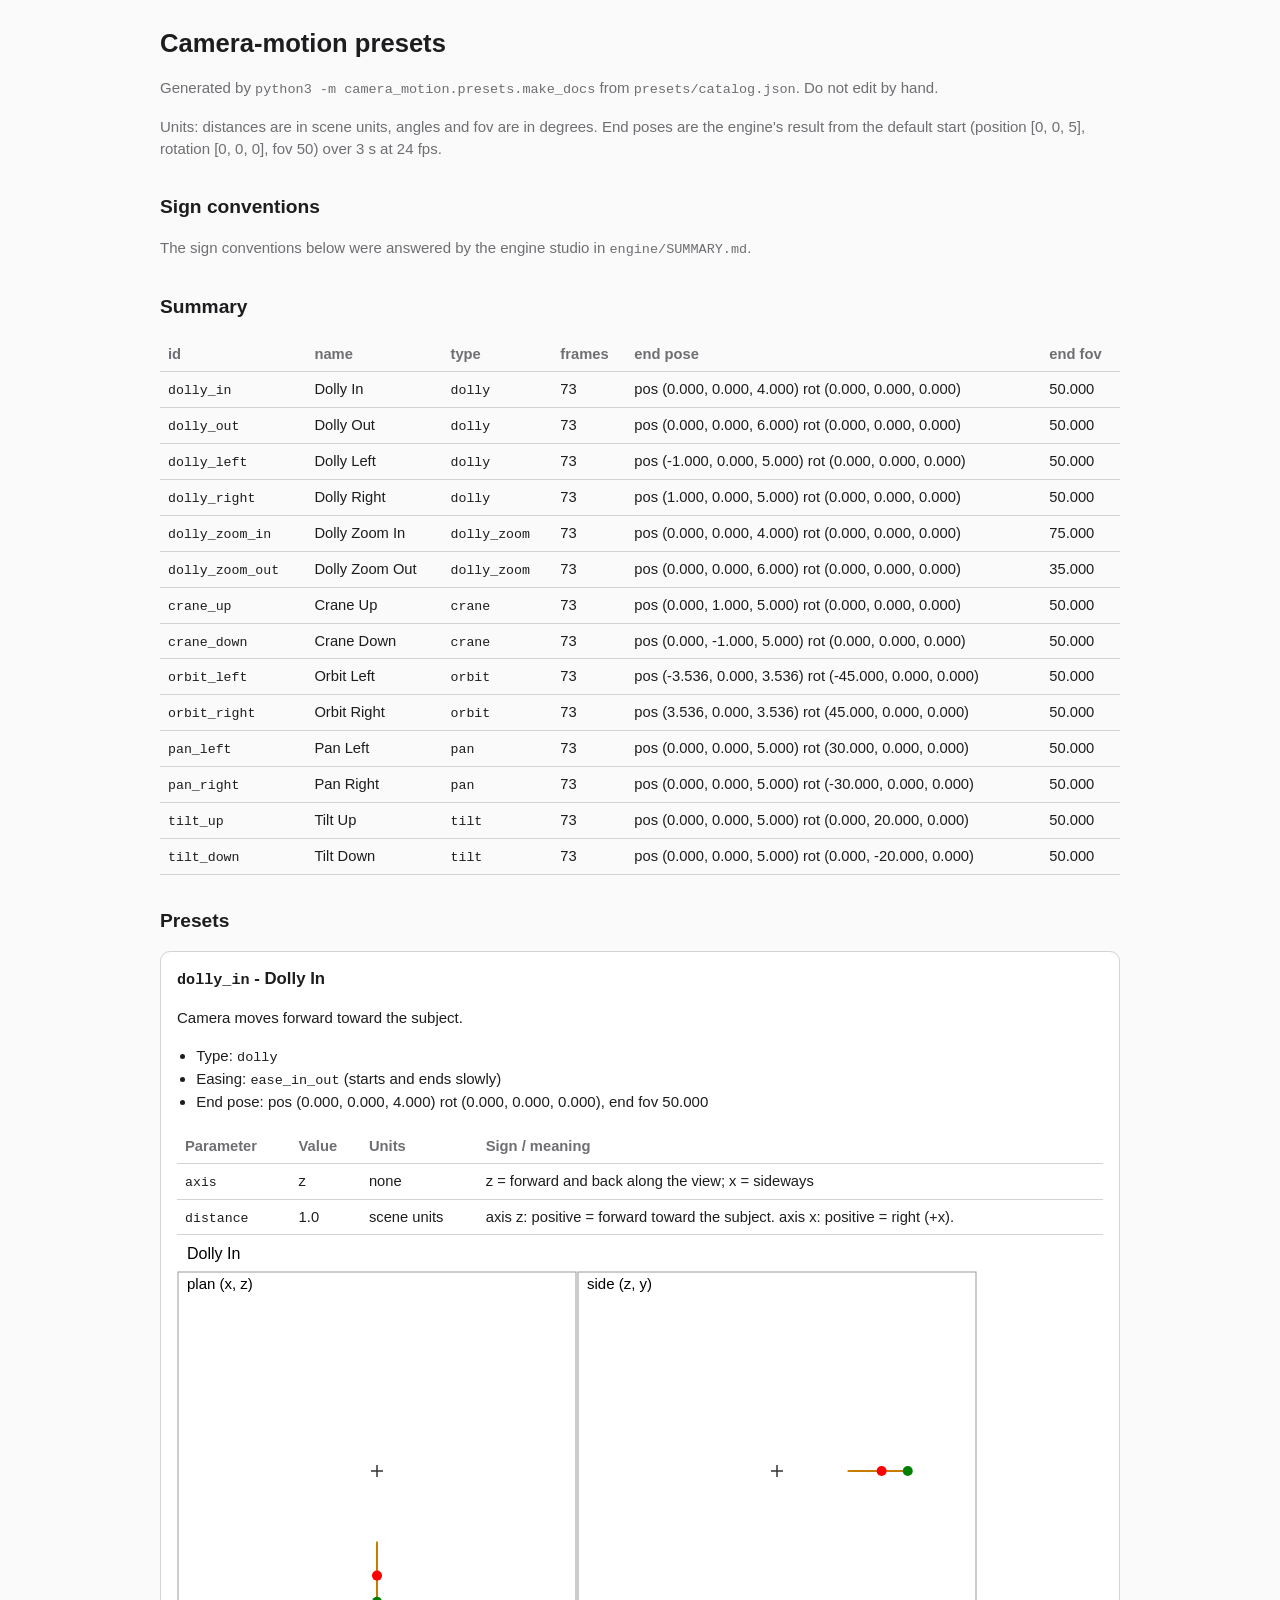
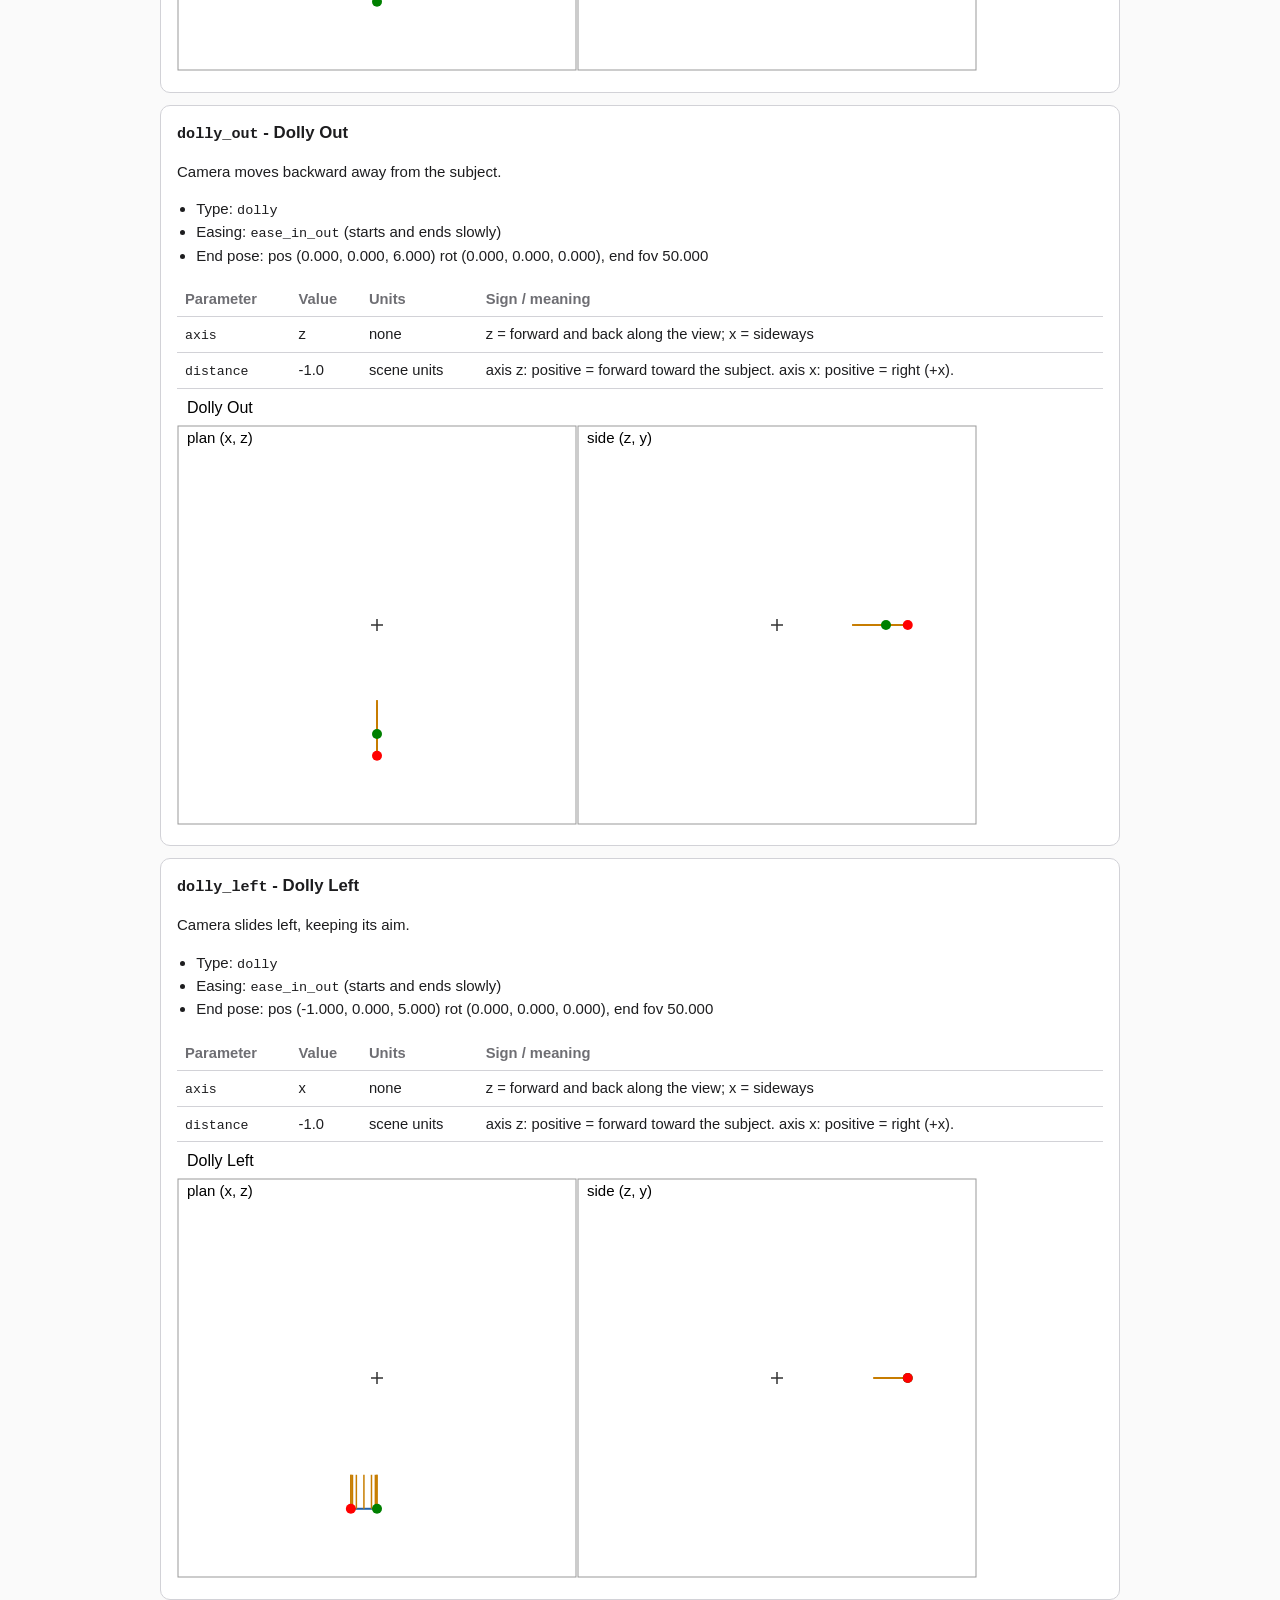
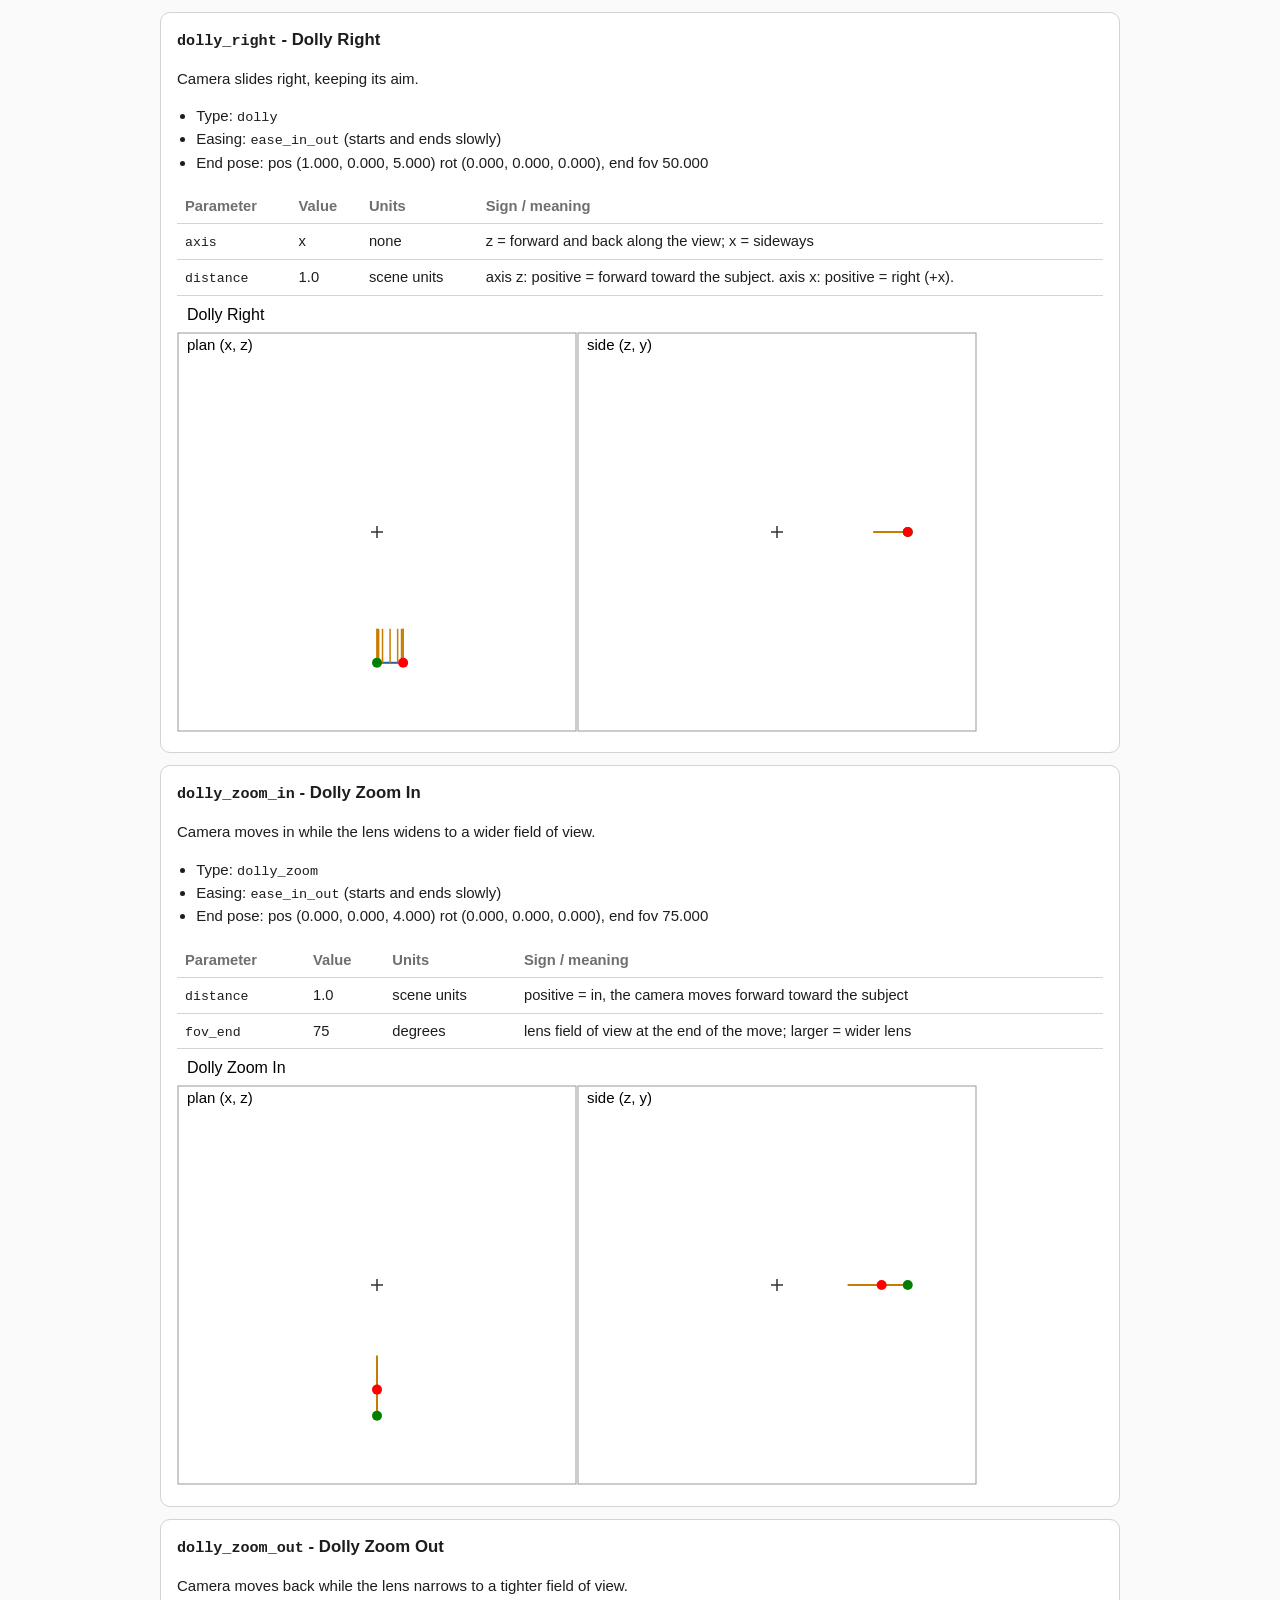
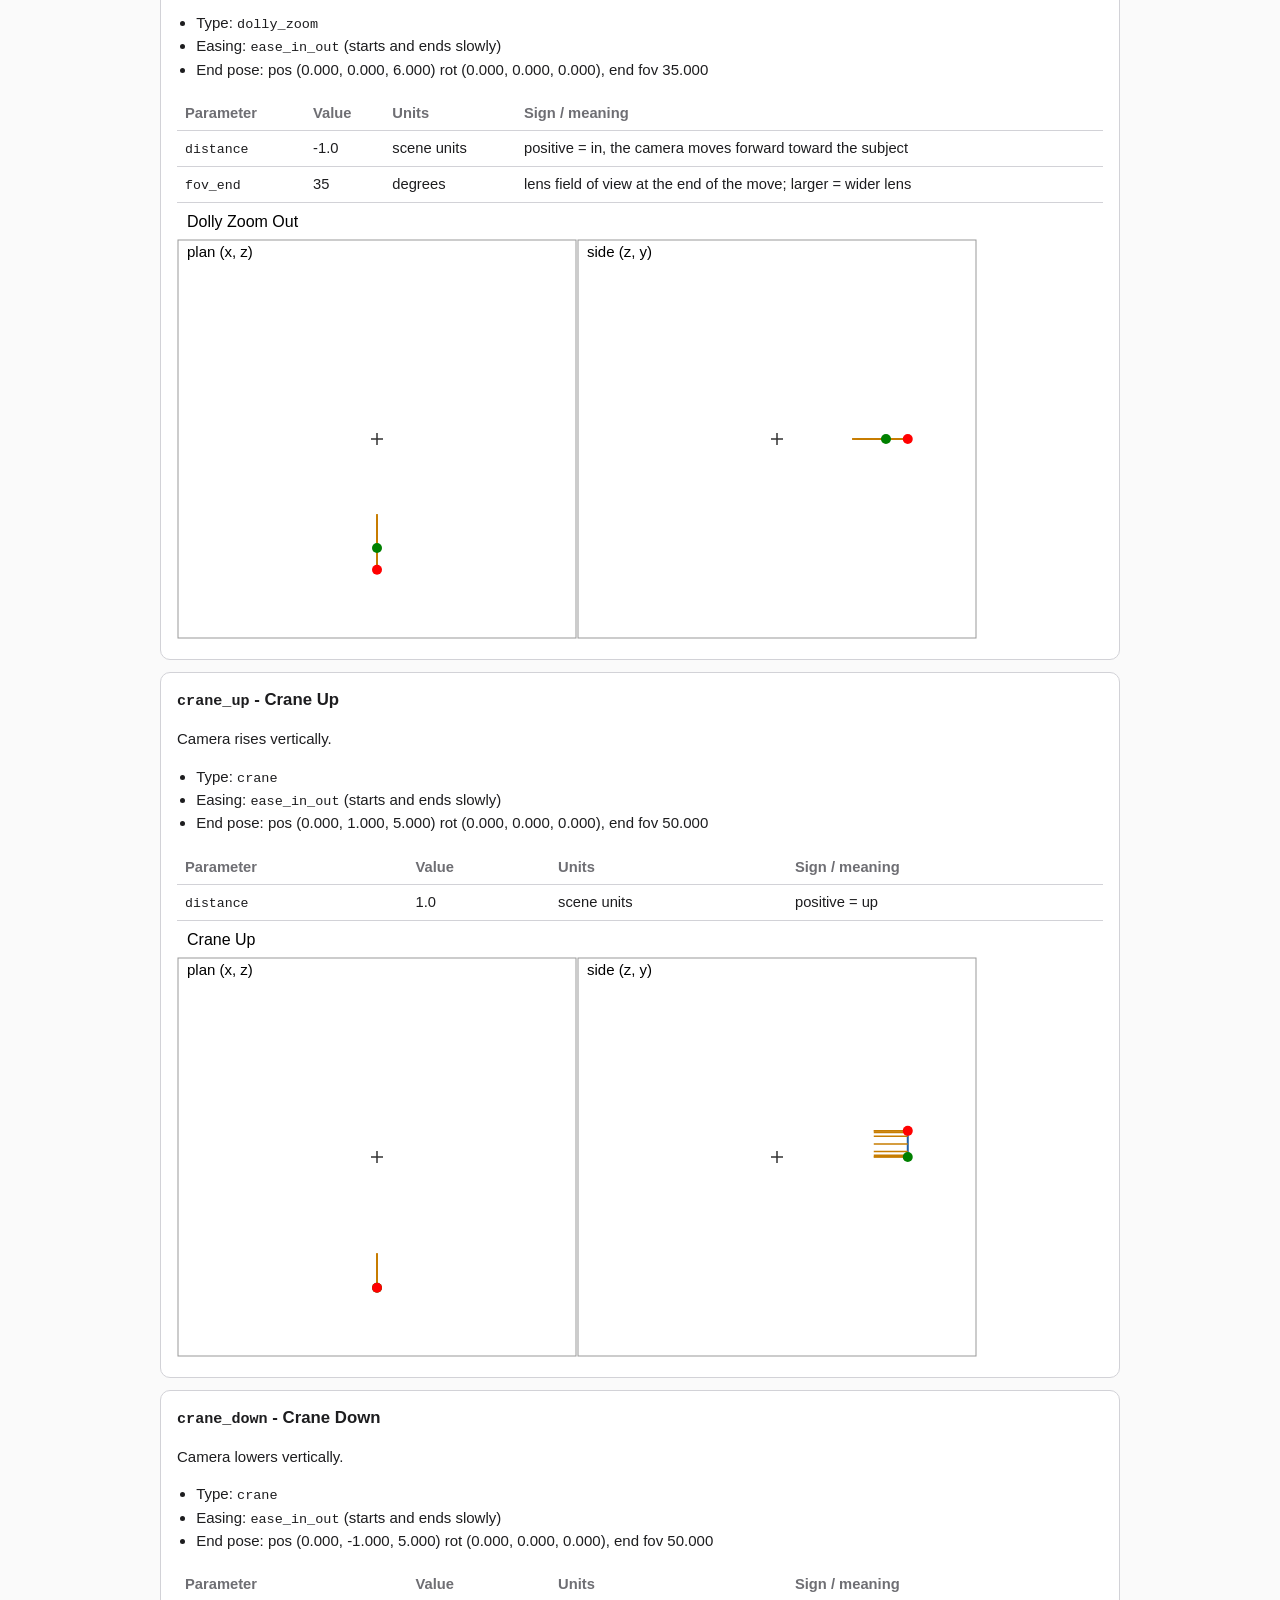
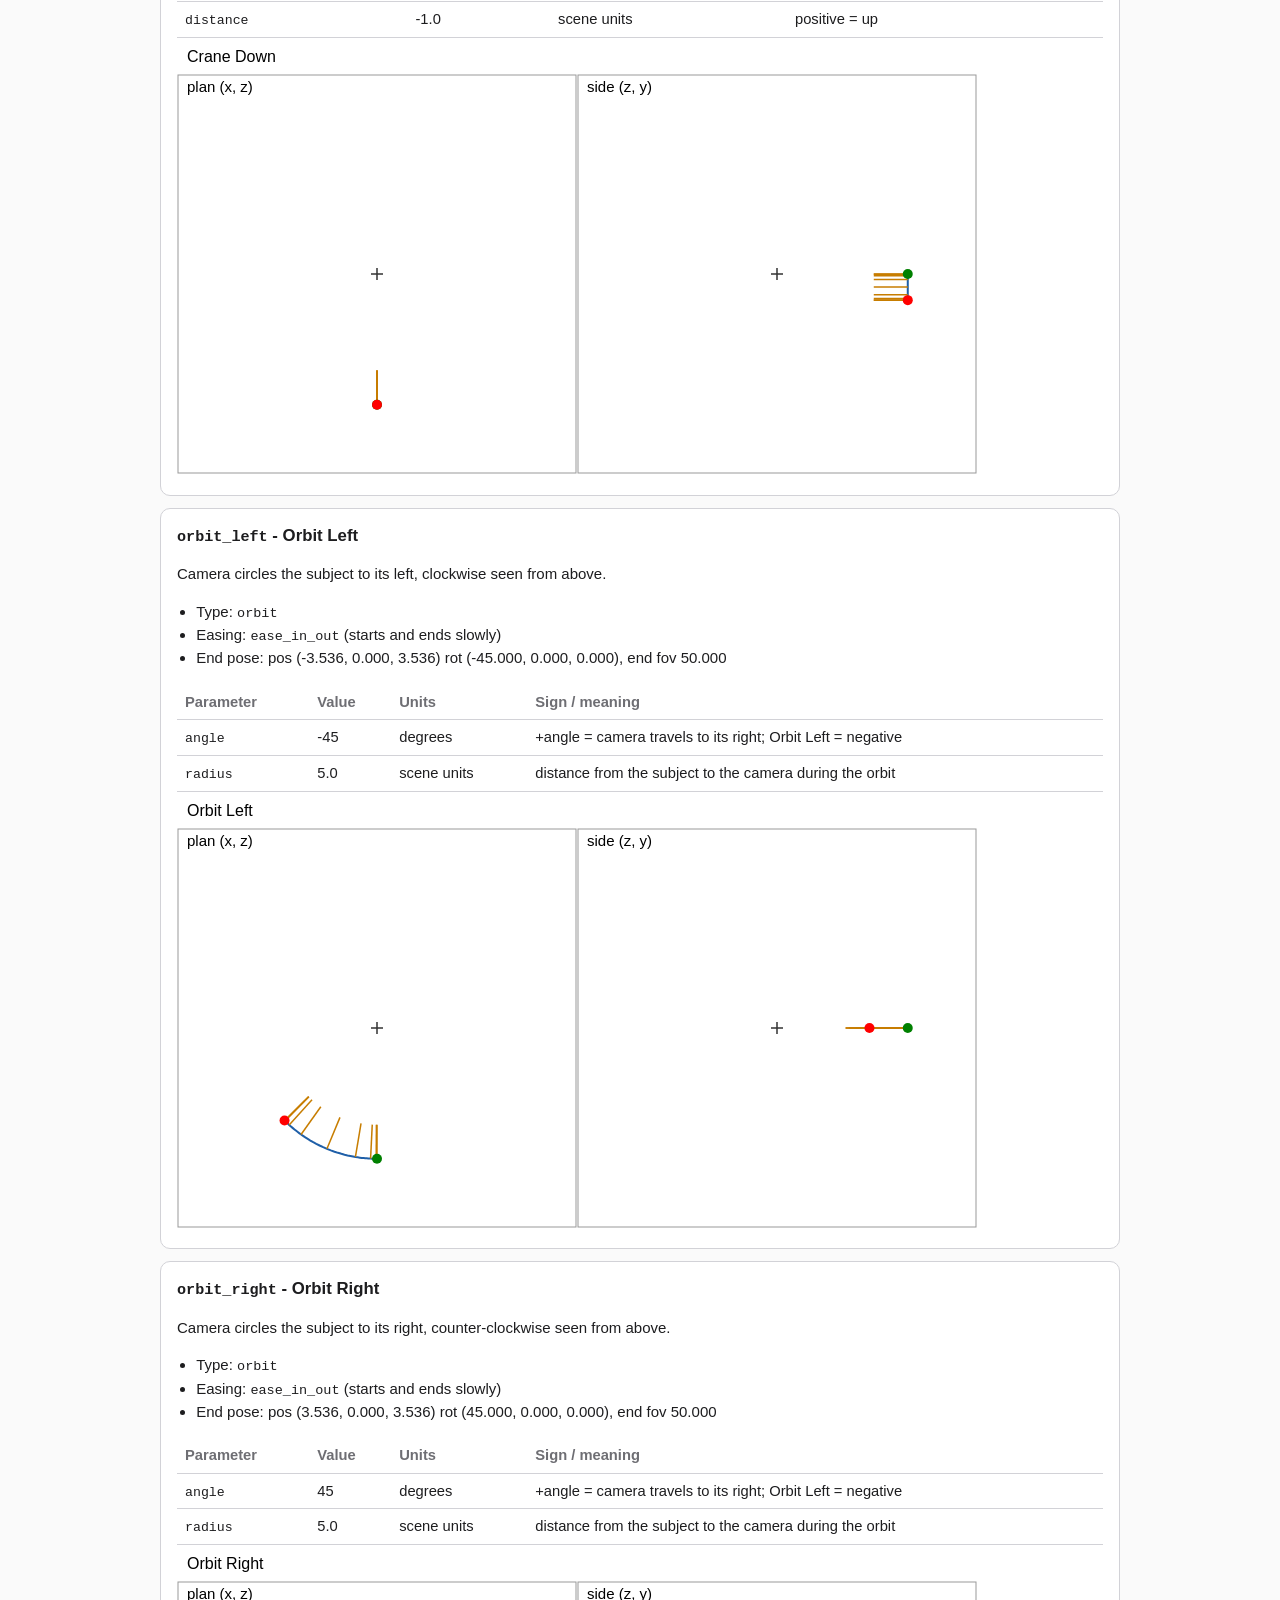
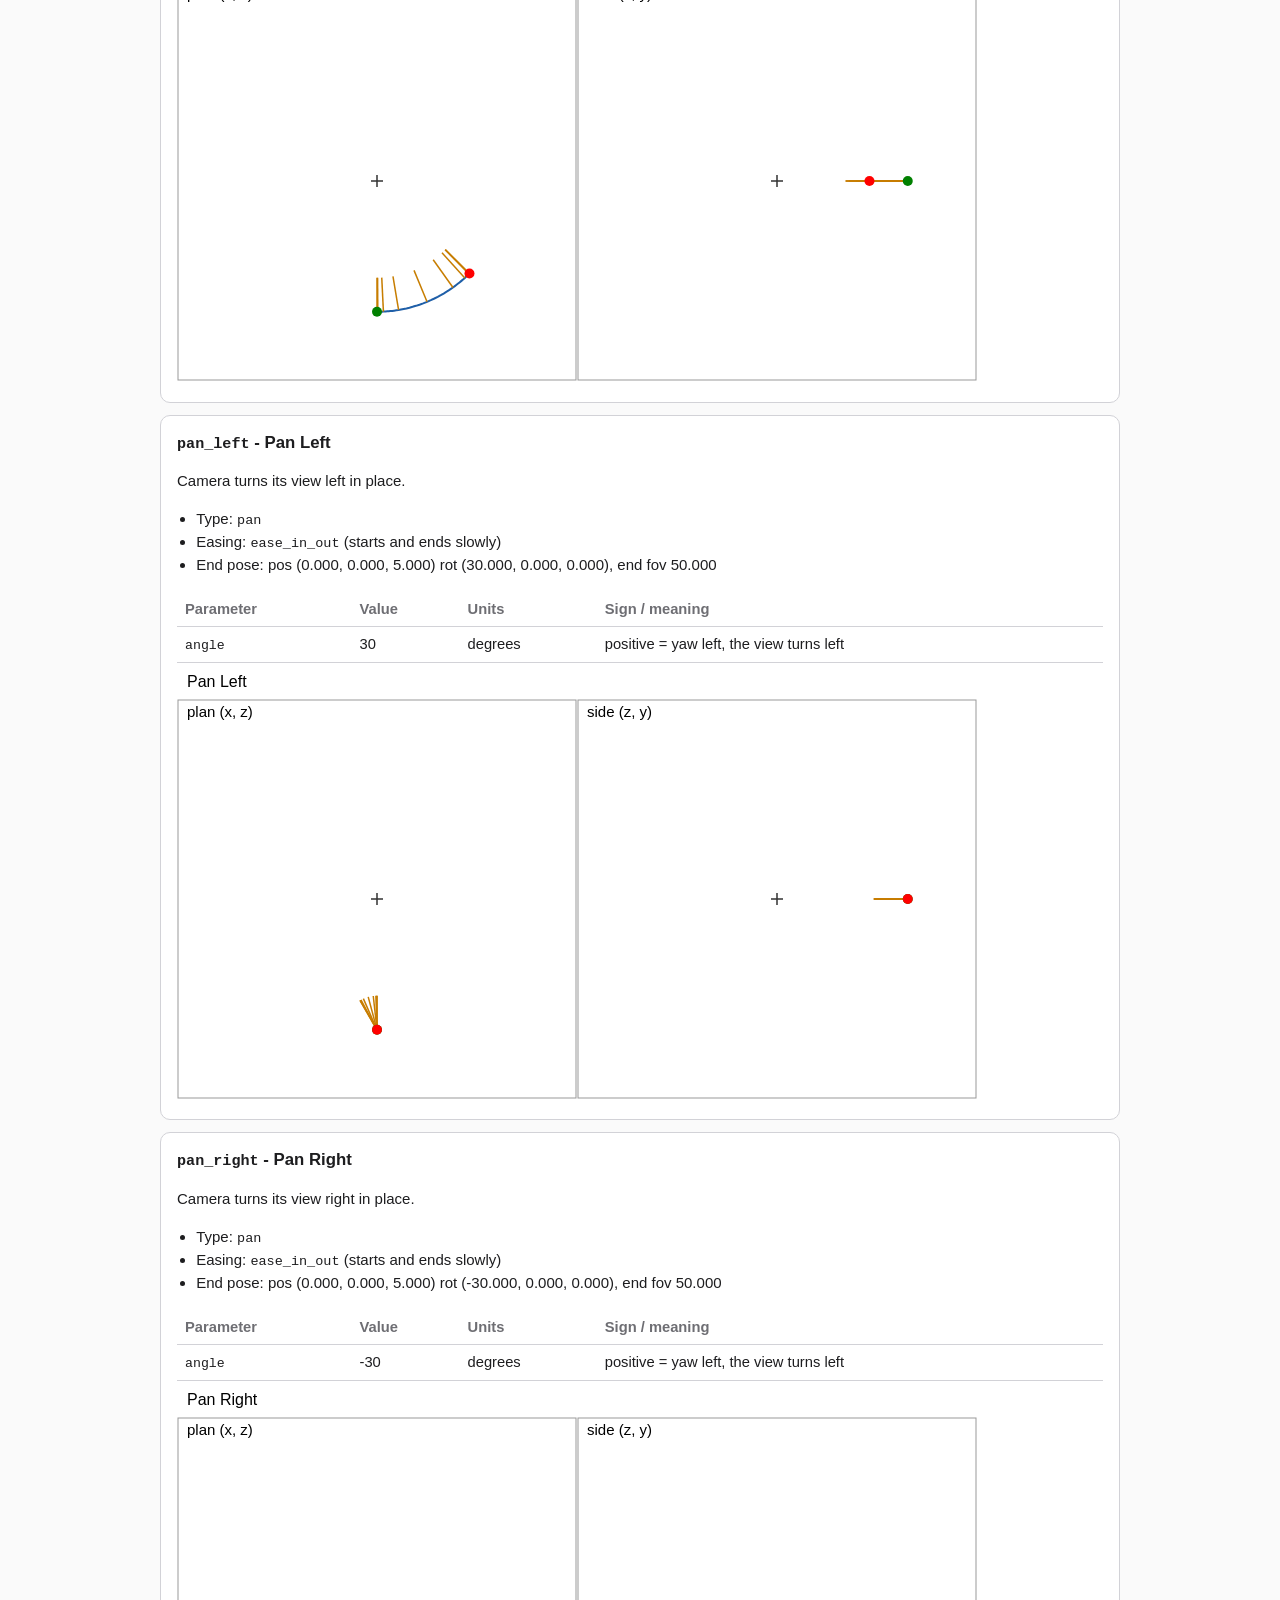
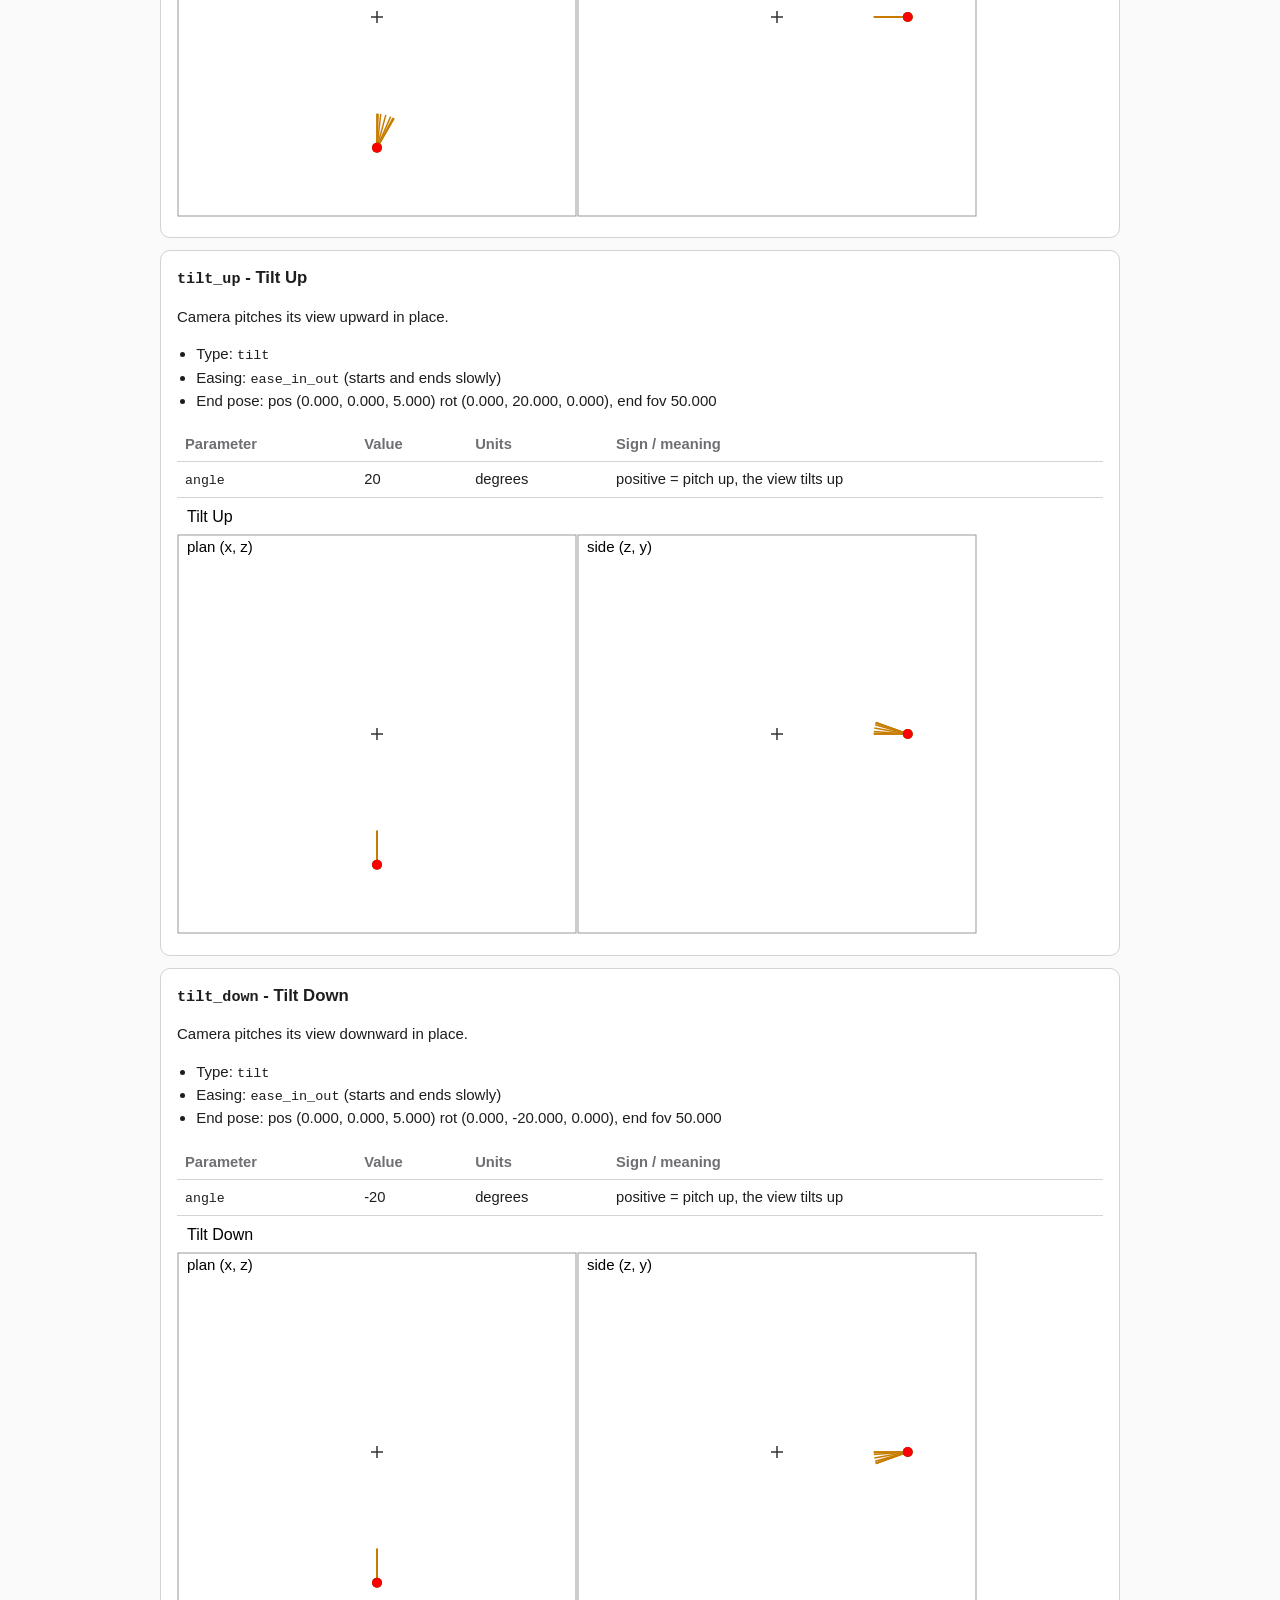
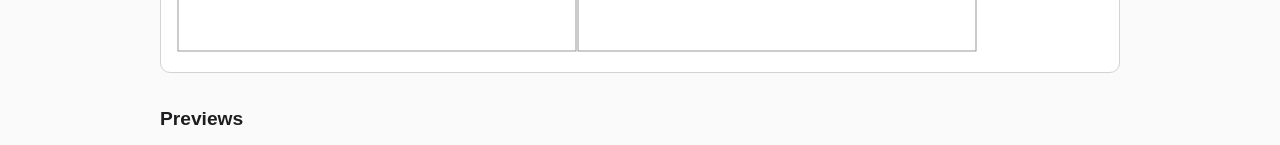
==== examples/camera-motion/docs/presets.html @ 0c0f91e0 "Add examples/camera-motion: the studios' first build (v0.1.0) Stdlib-only camera-move package built " ====
<!doctype html>
<html lang="en">
<head>
<meta charset="utf-8">
<meta name="viewport" content="width=device-width, initial-scale=1">
<title>Camera-motion presets</title>
<style>
:root { --bg: #fafafa; --fg: #1d1d1f; --muted: #6e6e73; --card: #ffffff; --line: #d2d2d7; --accent: #0a6cff; }
@media (prefers-color-scheme: dark) {
  :root:not([data-theme="light"]) { --bg: #111113; --fg: #f5f5f7; --muted: #a1a1a6; --card: #1c1c1f; --line: #3a3a3f; --accent: #5ea2ff; }
}
:root[data-theme="dark"] { --bg: #111113; --fg: #f5f5f7; --muted: #a1a1a6; --card: #1c1c1f; --line: #3a3a3f; --accent: #5ea2ff; }
body { margin: 0; padding: 16px; background: var(--bg); color: var(--fg);
  font: 15px/1.5 -apple-system, BlinkMacSystemFont, "Helvetica Neue", Arial, sans-serif; }
main { max-width: 960px; margin: 0 auto; }
h1 { font-size: 1.6rem; margin: 0.5rem 0; }
h2 { font-size: 1.2rem; margin-top: 2rem; }
h3 { font-size: 1.05rem; margin: 0 0 0.25rem; }
code { font-family: ui-monospace, Menlo, monospace; font-size: 0.9em; }
p.muted, .muted { color: var(--muted); }
.card { background: var(--card); border: 1px solid var(--line); border-radius: 10px; padding: 14px 16px; margin: 12px 0; }
table { width: 100%; border-collapse: collapse; font-size: 0.92rem; }
th, td { text-align: left; padding: 6px 8px; border-bottom: 1px solid var(--line); vertical-align: top; }
th { color: var(--muted); font-weight: 600; }
.table-wrap { overflow-x: auto; }
.note { border-left: 3px solid var(--accent); padding: 4px 10px; margin: 8px 0; }
svg { max-width: 100%; height: auto; }
ul { padding-left: 1.2rem; }
</style>
</head>
<body>
<main>
<h1>Camera-motion presets</h1>
<p class="muted">Generated by <code>python3 -m camera_motion.presets.make_docs</code> from <code>presets/catalog.json</code>. Do not edit by hand.</p>
<p class="muted">Units: distances are in scene units, angles and fov are in degrees. End poses are the engine's result from the default start (position [0, 0, 5], rotation [0, 0, 0], fov 50) over 3 s at 24 fps.</p>
<h2>Sign conventions</h2>
<p class="muted">The sign conventions below were answered by the engine studio in <code>engine/SUMMARY.md</code>.</p>
<h2>Summary</h2>
<div class="table-wrap"><table>
<tr><th>id</th><th>name</th><th>type</th><th>frames</th><th>end pose</th><th>end fov</th></tr>
<tr><td><code>dolly_in</code></td><td>Dolly In</td><td><code>dolly</code></td><td>73</td><td>pos (0.000, 0.000, 4.000) rot (0.000, 0.000, 0.000)</td><td>50.000</td></tr>
<tr><td><code>dolly_out</code></td><td>Dolly Out</td><td><code>dolly</code></td><td>73</td><td>pos (0.000, 0.000, 6.000) rot (0.000, 0.000, 0.000)</td><td>50.000</td></tr>
<tr><td><code>dolly_left</code></td><td>Dolly Left</td><td><code>dolly</code></td><td>73</td><td>pos (-1.000, 0.000, 5.000) rot (0.000, 0.000, 0.000)</td><td>50.000</td></tr>
<tr><td><code>dolly_right</code></td><td>Dolly Right</td><td><code>dolly</code></td><td>73</td><td>pos (1.000, 0.000, 5.000) rot (0.000, 0.000, 0.000)</td><td>50.000</td></tr>
<tr><td><code>dolly_zoom_in</code></td><td>Dolly Zoom In</td><td><code>dolly_zoom</code></td><td>73</td><td>pos (0.000, 0.000, 4.000) rot (0.000, 0.000, 0.000)</td><td>75.000</td></tr>
<tr><td><code>dolly_zoom_out</code></td><td>Dolly Zoom Out</td><td><code>dolly_zoom</code></td><td>73</td><td>pos (0.000, 0.000, 6.000) rot (0.000, 0.000, 0.000)</td><td>35.000</td></tr>
<tr><td><code>crane_up</code></td><td>Crane Up</td><td><code>crane</code></td><td>73</td><td>pos (0.000, 1.000, 5.000) rot (0.000, 0.000, 0.000)</td><td>50.000</td></tr>
<tr><td><code>crane_down</code></td><td>Crane Down</td><td><code>crane</code></td><td>73</td><td>pos (0.000, -1.000, 5.000) rot (0.000, 0.000, 0.000)</td><td>50.000</td></tr>
<tr><td><code>orbit_left</code></td><td>Orbit Left</td><td><code>orbit</code></td><td>73</td><td>pos (-3.536, 0.000, 3.536) rot (-45.000, 0.000, 0.000)</td><td>50.000</td></tr>
<tr><td><code>orbit_right</code></td><td>Orbit Right</td><td><code>orbit</code></td><td>73</td><td>pos (3.536, 0.000, 3.536) rot (45.000, 0.000, 0.000)</td><td>50.000</td></tr>
<tr><td><code>pan_left</code></td><td>Pan Left</td><td><code>pan</code></td><td>73</td><td>pos (0.000, 0.000, 5.000) rot (30.000, 0.000, 0.000)</td><td>50.000</td></tr>
<tr><td><code>pan_right</code></td><td>Pan Right</td><td><code>pan</code></td><td>73</td><td>pos (0.000, 0.000, 5.000) rot (-30.000, 0.000, 0.000)</td><td>50.000</td></tr>
<tr><td><code>tilt_up</code></td><td>Tilt Up</td><td><code>tilt</code></td><td>73</td><td>pos (0.000, 0.000, 5.000) rot (0.000, 20.000, 0.000)</td><td>50.000</td></tr>
<tr><td><code>tilt_down</code></td><td>Tilt Down</td><td><code>tilt</code></td><td>73</td><td>pos (0.000, 0.000, 5.000) rot (0.000, -20.000, 0.000)</td><td>50.000</td></tr>
</table></div>
<h2>Presets</h2>
<section class="card">
<h3><code>dolly_in</code> - Dolly In</h3>
<p>Camera moves forward toward the subject.</p>
<ul>
<li>Type: <code>dolly</code></li>
<li>Easing: <code>ease_in_out</code> (starts and ends slowly)</li>
<li>End pose: pos (0.000, 0.000, 4.000) rot (0.000, 0.000, 0.000), end fov 50.000</li>
</ul>
<div class="table-wrap"><table>
<tr><th>Parameter</th><th>Value</th><th>Units</th><th>Sign / meaning</th></tr>
<tr><td><code>axis</code></td><td>z</td><td>none</td><td>z = forward and back along the view; x = sideways</td></tr>
<tr><td><code>distance</code></td><td>1.0</td><td>scene units</td><td>axis z: positive = forward toward the subject. axis x: positive = right (+x).</td></tr>
</table></div>
<svg xmlns="http://www.w3.org/2000/svg" width="800" height="436" viewBox="0 0 800 436">
<text class="title" x="10" y="24" font-family="sans-serif" font-size="16">Dolly In</text>
<rect class="frame" x="1" y="37" width="398" height="398" fill="none" stroke="#999"/>
<text class="label" x="10" y="54">plan (x, z)</text>
<path class="subject" d="M 194.00 236.00 L 206.00 236.00 M 200.00 230.00 L 200.00 242.00" stroke="#333" stroke-width="1.5"/>
<polyline class="path" points="200.00,366.77 200.00,366.77 200.00,366.77 200.00,366.76 200.00,366.75 200.00,366.73 200.00,366.71 200.00,366.67 200.00,366.63 200.00,366.56 200.00,366.49 200.00,366.40 200.00,366.28 200.00,366.15 200.00,366.00 200.00,365.82 200.00,365.62 200.00,365.39 200.00,365.13 200.00,364.85 200.00,364.53 200.00,364.17 200.00,363.78 200.00,363.36 200.00,362.89 200.00,362.39 200.00,361.84 200.00,361.25 200.00,360.62 200.00,359.93 200.00,359.20 200.00,358.42 200.00,357.58 200.00,356.70 200.00,355.75 200.00,354.75 200.00,353.69 200.00,352.63 200.00,351.63 200.00,350.69 200.00,349.80 200.00,348.97 200.00,348.18 200.00,347.45 200.00,346.77 200.00,346.13 200.00,345.54 200.00,344.99 200.00,344.49 200.00,344.03 200.00,343.60 200.00,343.21 200.00,342.86 200.00,342.54 200.00,342.25 200.00,341.99 200.00,341.76 200.00,341.56 200.00,341.38 200.00,341.23 200.00,341.10 200.00,340.99 200.00,340.90 200.00,340.82 200.00,340.76 200.00,340.71 200.00,340.68 200.00,340.65 200.00,340.63 200.00,340.62 200.00,340.62 200.00,340.62 200.00,340.62" fill="none" stroke="#1f5fa8" stroke-width="2"/>
<line class="look" x1="200.00" y1="366.77" x2="200.00" y2="332.77" stroke="#c77d00" stroke-width="1.5"/>
<line class="look" x1="200.00" y1="366.56" x2="200.00" y2="332.56" stroke="#c77d00" stroke-width="1.5"/>
<line class="look" x1="200.00" y1="365.13" x2="200.00" y2="331.13" stroke="#c77d00" stroke-width="1.5"/>
<line class="look" x1="200.00" y1="361.25" x2="200.00" y2="327.25" stroke="#c77d00" stroke-width="1.5"/>
<line class="look" x1="200.00" y1="353.69" x2="200.00" y2="319.69" stroke="#c77d00" stroke-width="1.5"/>
<line class="look" x1="200.00" y1="346.13" x2="200.00" y2="312.13" stroke="#c77d00" stroke-width="1.5"/>
<line class="look" x1="200.00" y1="342.25" x2="200.00" y2="308.25" stroke="#c77d00" stroke-width="1.5"/>
<line class="look" x1="200.00" y1="340.82" x2="200.00" y2="306.82" stroke="#c77d00" stroke-width="1.5"/>
<line class="look" x1="200.00" y1="340.62" x2="200.00" y2="306.62" stroke="#c77d00" stroke-width="1.5"/>
<circle class="start" cx="200.00" cy="366.77" r="5" fill="green"/>
<circle class="end" cx="200.00" cy="340.62" r="5" fill="red"/>
<rect class="frame" x="401" y="37" width="398" height="398" fill="none" stroke="#999"/>
<text class="label" x="410" y="54">side (z, y)</text>
<path class="subject" d="M 594.00 236.00 L 606.00 236.00 M 600.00 230.00 L 600.00 242.00" stroke="#333" stroke-width="1.5"/>
<polyline class="path" points="730.77,236.00 730.77,236.00 730.77,236.00 730.76,236.00 730.75,236.00 730.73,236.00 730.71,236.00 730.67,236.00 730.63,236.00 730.56,236.00 730.49,236.00 730.40,236.00 730.28,236.00 730.15,236.00 730.00,236.00 729.82,236.00 729.62,236.00 729.39,236.00 729.13,236.00 728.85,236.00 728.53,236.00 728.17,236.00 727.78,236.00 727.36,236.00 726.89,236.00 726.39,236.00 725.84,236.00 725.25,236.00 724.62,236.00 723.93,236.00 723.20,236.00 722.42,236.00 721.58,236.00 720.70,236.00 719.75,236.00 718.75,236.00 717.69,236.00 716.63,236.00 715.63,236.00 714.69,236.00 713.80,236.00 712.97,236.00 712.18,236.00 711.45,236.00 710.77,236.00 710.13,236.00 709.54,236.00 708.99,236.00 708.49,236.00 708.03,236.00 707.60,236.00 707.21,236.00 706.86,236.00 706.54,236.00 706.25,236.00 705.99,236.00 705.76,236.00 705.56,236.00 705.38,236.00 705.23,236.00 705.10,236.00 704.99,236.00 704.90,236.00 704.82,236.00 704.76,236.00 704.71,236.00 704.68,236.00 704.65,236.00 704.63,236.00 704.62,236.00 704.62,236.00 704.62,236.00 704.62,236.00" fill="none" stroke="#1f5fa8" stroke-width="2"/>
<line class="look" x1="730.77" y1="236.00" x2="696.77" y2="236.00" stroke="#c77d00" stroke-width="1.5"/>
<line class="look" x1="730.56" y1="236.00" x2="696.56" y2="236.00" stroke="#c77d00" stroke-width="1.5"/>
<line class="look" x1="729.13" y1="236.00" x2="695.13" y2="236.00" stroke="#c77d00" stroke-width="1.5"/>
<line class="look" x1="725.25" y1="236.00" x2="691.25" y2="236.00" stroke="#c77d00" stroke-width="1.5"/>
<line class="look" x1="717.69" y1="236.00" x2="683.69" y2="236.00" stroke="#c77d00" stroke-width="1.5"/>
<line class="look" x1="710.13" y1="236.00" x2="676.13" y2="236.00" stroke="#c77d00" stroke-width="1.5"/>
<line class="look" x1="706.25" y1="236.00" x2="672.25" y2="236.00" stroke="#c77d00" stroke-width="1.5"/>
<line class="look" x1="704.82" y1="236.00" x2="670.82" y2="236.00" stroke="#c77d00" stroke-width="1.5"/>
<line class="look" x1="704.62" y1="236.00" x2="670.62" y2="236.00" stroke="#c77d00" stroke-width="1.5"/>
<circle class="start" cx="730.77" cy="236.00" r="5" fill="green"/>
<circle class="end" cx="704.62" cy="236.00" r="5" fill="red"/>
</svg>
</section>
<section class="card">
<h3><code>dolly_out</code> - Dolly Out</h3>
<p>Camera moves backward away from the subject.</p>
<ul>
<li>Type: <code>dolly</code></li>
<li>Easing: <code>ease_in_out</code> (starts and ends slowly)</li>
<li>End pose: pos (0.000, 0.000, 6.000) rot (0.000, 0.000, 0.000), end fov 50.000</li>
</ul>
<div class="table-wrap"><table>
<tr><th>Parameter</th><th>Value</th><th>Units</th><th>Sign / meaning</th></tr>
<tr><td><code>axis</code></td><td>z</td><td>none</td><td>z = forward and back along the view; x = sideways</td></tr>
<tr><td><code>distance</code></td><td>-1.0</td><td>scene units</td><td>axis z: positive = forward toward the subject. axis x: positive = right (+x).</td></tr>
</table></div>
<svg xmlns="http://www.w3.org/2000/svg" width="800" height="436" viewBox="0 0 800 436">
<text class="title" x="10" y="24" font-family="sans-serif" font-size="16">Dolly Out</text>
<rect class="frame" x="1" y="37" width="398" height="398" fill="none" stroke="#999"/>
<text class="label" x="10" y="54">plan (x, z)</text>
<path class="subject" d="M 194.00 236.00 L 206.00 236.00 M 200.00 230.00 L 200.00 242.00" stroke="#333" stroke-width="1.5"/>
<polyline class="path" points="200.00,344.97 200.00,344.97 200.00,344.98 200.00,344.98 200.00,344.99 200.00,345.00 200.00,345.02 200.00,345.05 200.00,345.09 200.00,345.14 200.00,345.21 200.00,345.29 200.00,345.38 200.00,345.49 200.00,345.62 200.00,345.76 200.00,345.93 200.00,346.12 200.00,346.34 200.00,346.58 200.00,346.84 200.00,347.14 200.00,347.46 200.00,347.82 200.00,348.20 200.00,348.62 200.00,349.08 200.00,349.57 200.00,350.10 200.00,350.67 200.00,351.28 200.00,351.93 200.00,352.63 200.00,353.37 200.00,354.15 200.00,354.99 200.00,355.87 200.00,356.75 200.00,357.59 200.00,358.38 200.00,359.12 200.00,359.81 200.00,360.46 200.00,361.07 200.00,361.64 200.00,362.17 200.00,362.66 200.00,363.12 200.00,363.54 200.00,363.93 200.00,364.28 200.00,364.61 200.00,364.90 200.00,365.17 200.00,365.41 200.00,365.62 200.00,365.81 200.00,365.98 200.00,366.13 200.00,366.26 200.00,366.37 200.00,366.46 200.00,366.54 200.00,366.60 200.00,366.65 200.00,366.69 200.00,366.72 200.00,366.74 200.00,366.75 200.00,366.76 200.00,366.77 200.00,366.77 200.00,366.77" fill="none" stroke="#1f5fa8" stroke-width="2"/>
<line class="look" x1="200.00" y1="344.97" x2="200.00" y2="310.97" stroke="#c77d00" stroke-width="1.5"/>
<line class="look" x1="200.00" y1="345.14" x2="200.00" y2="311.14" stroke="#c77d00" stroke-width="1.5"/>
<line class="look" x1="200.00" y1="346.34" x2="200.00" y2="312.34" stroke="#c77d00" stroke-width="1.5"/>
<line class="look" x1="200.00" y1="349.57" x2="200.00" y2="315.57" stroke="#c77d00" stroke-width="1.5"/>
<line class="look" x1="200.00" y1="355.87" x2="200.00" y2="321.87" stroke="#c77d00" stroke-width="1.5"/>
<line class="look" x1="200.00" y1="362.17" x2="200.00" y2="328.17" stroke="#c77d00" stroke-width="1.5"/>
<line class="look" x1="200.00" y1="365.41" x2="200.00" y2="331.41" stroke="#c77d00" stroke-width="1.5"/>
<line class="look" x1="200.00" y1="366.60" x2="200.00" y2="332.60" stroke="#c77d00" stroke-width="1.5"/>
<line class="look" x1="200.00" y1="366.77" x2="200.00" y2="332.77" stroke="#c77d00" stroke-width="1.5"/>
<circle class="start" cx="200.00" cy="344.97" r="5" fill="green"/>
<circle class="end" cx="200.00" cy="366.77" r="5" fill="red"/>
<rect class="frame" x="401" y="37" width="398" height="398" fill="none" stroke="#999"/>
<text class="label" x="410" y="54">side (z, y)</text>
<path class="subject" d="M 594.00 236.00 L 606.00 236.00 M 600.00 230.00 L 600.00 242.00" stroke="#333" stroke-width="1.5"/>
<polyline class="path" points="708.97,236.00 708.97,236.00 708.98,236.00 708.98,236.00 708.99,236.00 709.00,236.00 709.02,236.00 709.05,236.00 709.09,236.00 709.14,236.00 709.21,236.00 709.29,236.00 709.38,236.00 709.49,236.00 709.62,236.00 709.76,236.00 709.93,236.00 710.12,236.00 710.34,236.00 710.58,236.00 710.84,236.00 711.14,236.00 711.46,236.00 711.82,236.00 712.20,236.00 712.62,236.00 713.08,236.00 713.57,236.00 714.10,236.00 714.67,236.00 715.28,236.00 715.93,236.00 716.63,236.00 717.37,236.00 718.15,236.00 718.99,236.00 719.87,236.00 720.75,236.00 721.59,236.00 722.38,236.00 723.12,236.00 723.81,236.00 724.46,236.00 725.07,236.00 725.64,236.00 726.17,236.00 726.66,236.00 727.12,236.00 727.54,236.00 727.93,236.00 728.28,236.00 728.61,236.00 728.90,236.00 729.17,236.00 729.41,236.00 729.62,236.00 729.81,236.00 729.98,236.00 730.13,236.00 730.26,236.00 730.37,236.00 730.46,236.00 730.54,236.00 730.60,236.00 730.65,236.00 730.69,236.00 730.72,236.00 730.74,236.00 730.75,236.00 730.76,236.00 730.77,236.00 730.77,236.00 730.77,236.00" fill="none" stroke="#1f5fa8" stroke-width="2"/>
<line class="look" x1="708.97" y1="236.00" x2="674.97" y2="236.00" stroke="#c77d00" stroke-width="1.5"/>
<line class="look" x1="709.14" y1="236.00" x2="675.14" y2="236.00" stroke="#c77d00" stroke-width="1.5"/>
<line class="look" x1="710.34" y1="236.00" x2="676.34" y2="236.00" stroke="#c77d00" stroke-width="1.5"/>
<line class="look" x1="713.57" y1="236.00" x2="679.57" y2="236.00" stroke="#c77d00" stroke-width="1.5"/>
<line class="look" x1="719.87" y1="236.00" x2="685.87" y2="236.00" stroke="#c77d00" stroke-width="1.5"/>
<line class="look" x1="726.17" y1="236.00" x2="692.17" y2="236.00" stroke="#c77d00" stroke-width="1.5"/>
<line class="look" x1="729.41" y1="236.00" x2="695.41" y2="236.00" stroke="#c77d00" stroke-width="1.5"/>
<line class="look" x1="730.60" y1="236.00" x2="696.60" y2="236.00" stroke="#c77d00" stroke-width="1.5"/>
<line class="look" x1="730.77" y1="236.00" x2="696.77" y2="236.00" stroke="#c77d00" stroke-width="1.5"/>
<circle class="start" cx="708.97" cy="236.00" r="5" fill="green"/>
<circle class="end" cx="730.77" cy="236.00" r="5" fill="red"/>
</svg>
</section>
<section class="card">
<h3><code>dolly_left</code> - Dolly Left</h3>
<p>Camera slides left, keeping its aim.</p>
<ul>
<li>Type: <code>dolly</code></li>
<li>Easing: <code>ease_in_out</code> (starts and ends slowly)</li>
<li>End pose: pos (-1.000, 0.000, 5.000) rot (0.000, 0.000, 0.000), end fov 50.000</li>
</ul>
<div class="table-wrap"><table>
<tr><th>Parameter</th><th>Value</th><th>Units</th><th>Sign / meaning</th></tr>
<tr><td><code>axis</code></td><td>x</td><td>none</td><td>z = forward and back along the view; x = sideways</td></tr>
<tr><td><code>distance</code></td><td>-1.0</td><td>scene units</td><td>axis z: positive = forward toward the subject. axis x: positive = right (+x).</td></tr>
</table></div>
<svg xmlns="http://www.w3.org/2000/svg" width="800" height="436" viewBox="0 0 800 436">
<text class="title" x="10" y="24" font-family="sans-serif" font-size="16">Dolly Left</text>
<rect class="frame" x="1" y="37" width="398" height="398" fill="none" stroke="#999"/>
<text class="label" x="10" y="54">plan (x, z)</text>
<path class="subject" d="M 194.00 236.00 L 206.00 236.00 M 200.00 230.00 L 200.00 242.00" stroke="#333" stroke-width="1.5"/>
<polyline class="path" points="200.00,366.77 200.00,366.77 200.00,366.77 199.99,366.77 199.98,366.77 199.96,366.77 199.94,366.77 199.90,366.77 199.86,366.77 199.80,366.77 199.72,366.77 199.63,366.77 199.52,366.77 199.38,366.77 199.23,366.77 199.05,366.77 198.85,366.77 198.62,366.77 198.37,366.77 198.08,366.77 197.76,366.77 197.40,366.77 197.02,366.77 196.59,366.77 196.13,366.77 195.62,366.77 195.07,366.77 194.48,366.77 193.85,366.77 193.16,366.77 192.43,366.77 191.65,366.77 190.82,366.77 189.93,366.77 188.98,366.77 187.98,366.77 186.92,366.77 185.86,366.77 184.86,366.77 183.92,366.77 183.03,366.77 182.20,366.77 181.41,366.77 180.68,366.77 180.00,366.77 179.36,366.77 178.77,366.77 178.23,366.77 177.72,366.77 177.26,366.77 176.83,366.77 176.44,366.77 176.09,366.77 175.77,366.77 175.48,366.77 175.22,366.77 174.99,366.77 174.79,366.77 174.62,366.77 174.46,366.77 174.33,366.77 174.22,366.77 174.13,366.77 174.05,366.77 173.99,366.77 173.94,366.77 173.91,366.77 173.88,366.77 173.86,366.77 173.85,366.77 173.85,366.77 173.85,366.77 173.85,366.77" fill="none" stroke="#1f5fa8" stroke-width="2"/>
<line class="look" x1="200.00" y1="366.77" x2="200.00" y2="332.77" stroke="#c77d00" stroke-width="1.5"/>
<line class="look" x1="199.80" y1="366.77" x2="199.80" y2="332.77" stroke="#c77d00" stroke-width="1.5"/>
<line class="look" x1="198.37" y1="366.77" x2="198.37" y2="332.77" stroke="#c77d00" stroke-width="1.5"/>
<line class="look" x1="194.48" y1="366.77" x2="194.48" y2="332.77" stroke="#c77d00" stroke-width="1.5"/>
<line class="look" x1="186.92" y1="366.77" x2="186.92" y2="332.77" stroke="#c77d00" stroke-width="1.5"/>
<line class="look" x1="179.36" y1="366.77" x2="179.36" y2="332.77" stroke="#c77d00" stroke-width="1.5"/>
<line class="look" x1="175.48" y1="366.77" x2="175.48" y2="332.77" stroke="#c77d00" stroke-width="1.5"/>
<line class="look" x1="174.05" y1="366.77" x2="174.05" y2="332.77" stroke="#c77d00" stroke-width="1.5"/>
<line class="look" x1="173.85" y1="366.77" x2="173.85" y2="332.77" stroke="#c77d00" stroke-width="1.5"/>
<circle class="start" cx="200.00" cy="366.77" r="5" fill="green"/>
<circle class="end" cx="173.85" cy="366.77" r="5" fill="red"/>
<rect class="frame" x="401" y="37" width="398" height="398" fill="none" stroke="#999"/>
<text class="label" x="410" y="54">side (z, y)</text>
<path class="subject" d="M 594.00 236.00 L 606.00 236.00 M 600.00 230.00 L 600.00 242.00" stroke="#333" stroke-width="1.5"/>
<polyline class="path" points="730.77,236.00 730.77,236.00 730.77,236.00 730.77,236.00 730.77,236.00 730.77,236.00 730.77,236.00 730.77,236.00 730.77,236.00 730.77,236.00 730.77,236.00 730.77,236.00 730.77,236.00 730.77,236.00 730.77,236.00 730.77,236.00 730.77,236.00 730.77,236.00 730.77,236.00 730.77,236.00 730.77,236.00 730.77,236.00 730.77,236.00 730.77,236.00 730.77,236.00 730.77,236.00 730.77,236.00 730.77,236.00 730.77,236.00 730.77,236.00 730.77,236.00 730.77,236.00 730.77,236.00 730.77,236.00 730.77,236.00 730.77,236.00 730.77,236.00 730.77,236.00 730.77,236.00 730.77,236.00 730.77,236.00 730.77,236.00 730.77,236.00 730.77,236.00 730.77,236.00 730.77,236.00 730.77,236.00 730.77,236.00 730.77,236.00 730.77,236.00 730.77,236.00 730.77,236.00 730.77,236.00 730.77,236.00 730.77,236.00 730.77,236.00 730.77,236.00 730.77,236.00 730.77,236.00 730.77,236.00 730.77,236.00 730.77,236.00 730.77,236.00 730.77,236.00 730.77,236.00 730.77,236.00 730.77,236.00 730.77,236.00 730.77,236.00 730.77,236.00 730.77,236.00 730.77,236.00 730.77,236.00" fill="none" stroke="#1f5fa8" stroke-width="2"/>
<line class="look" x1="730.77" y1="236.00" x2="696.77" y2="236.00" stroke="#c77d00" stroke-width="1.5"/>
<line class="look" x1="730.77" y1="236.00" x2="696.77" y2="236.00" stroke="#c77d00" stroke-width="1.5"/>
<line class="look" x1="730.77" y1="236.00" x2="696.77" y2="236.00" stroke="#c77d00" stroke-width="1.5"/>
<line class="look" x1="730.77" y1="236.00" x2="696.77" y2="236.00" stroke="#c77d00" stroke-width="1.5"/>
<line class="look" x1="730.77" y1="236.00" x2="696.77" y2="236.00" stroke="#c77d00" stroke-width="1.5"/>
<line class="look" x1="730.77" y1="236.00" x2="696.77" y2="236.00" stroke="#c77d00" stroke-width="1.5"/>
<line class="look" x1="730.77" y1="236.00" x2="696.77" y2="236.00" stroke="#c77d00" stroke-width="1.5"/>
<line class="look" x1="730.77" y1="236.00" x2="696.77" y2="236.00" stroke="#c77d00" stroke-width="1.5"/>
<line class="look" x1="730.77" y1="236.00" x2="696.77" y2="236.00" stroke="#c77d00" stroke-width="1.5"/>
<circle class="start" cx="730.77" cy="236.00" r="5" fill="green"/>
<circle class="end" cx="730.77" cy="236.00" r="5" fill="red"/>
</svg>
</section>
<section class="card">
<h3><code>dolly_right</code> - Dolly Right</h3>
<p>Camera slides right, keeping its aim.</p>
<ul>
<li>Type: <code>dolly</code></li>
<li>Easing: <code>ease_in_out</code> (starts and ends slowly)</li>
<li>End pose: pos (1.000, 0.000, 5.000) rot (0.000, 0.000, 0.000), end fov 50.000</li>
</ul>
<div class="table-wrap"><table>
<tr><th>Parameter</th><th>Value</th><th>Units</th><th>Sign / meaning</th></tr>
<tr><td><code>axis</code></td><td>x</td><td>none</td><td>z = forward and back along the view; x = sideways</td></tr>
<tr><td><code>distance</code></td><td>1.0</td><td>scene units</td><td>axis z: positive = forward toward the subject. axis x: positive = right (+x).</td></tr>
</table></div>
<svg xmlns="http://www.w3.org/2000/svg" width="800" height="436" viewBox="0 0 800 436">
<text class="title" x="10" y="24" font-family="sans-serif" font-size="16">Dolly Right</text>
<rect class="frame" x="1" y="37" width="398" height="398" fill="none" stroke="#999"/>
<text class="label" x="10" y="54">plan (x, z)</text>
<path class="subject" d="M 194.00 236.00 L 206.00 236.00 M 200.00 230.00 L 200.00 242.00" stroke="#333" stroke-width="1.5"/>
<polyline class="path" points="200.00,366.77 200.00,366.77 200.00,366.77 200.01,366.77 200.02,366.77 200.04,366.77 200.06,366.77 200.10,366.77 200.14,366.77 200.20,366.77 200.28,366.77 200.37,366.77 200.48,366.77 200.62,366.77 200.77,366.77 200.95,366.77 201.15,366.77 201.38,366.77 201.63,366.77 201.92,366.77 202.24,366.77 202.60,366.77 202.98,366.77 203.41,366.77 203.87,366.77 204.38,366.77 204.93,366.77 205.52,366.77 206.15,366.77 206.84,366.77 207.57,366.77 208.35,366.77 209.18,366.77 210.07,366.77 211.02,366.77 212.02,366.77 213.08,366.77 214.14,366.77 215.14,366.77 216.08,366.77 216.97,366.77 217.80,366.77 218.59,366.77 219.32,366.77 220.00,366.77 220.64,366.77 221.23,366.77 221.77,366.77 222.28,366.77 222.74,366.77 223.17,366.77 223.56,366.77 223.91,366.77 224.23,366.77 224.52,366.77 224.78,366.77 225.01,366.77 225.21,366.77 225.38,366.77 225.54,366.77 225.67,366.77 225.78,366.77 225.87,366.77 225.95,366.77 226.01,366.77 226.06,366.77 226.09,366.77 226.12,366.77 226.14,366.77 226.15,366.77 226.15,366.77 226.15,366.77 226.15,366.77" fill="none" stroke="#1f5fa8" stroke-width="2"/>
<line class="look" x1="200.00" y1="366.77" x2="200.00" y2="332.77" stroke="#c77d00" stroke-width="1.5"/>
<line class="look" x1="200.20" y1="366.77" x2="200.20" y2="332.77" stroke="#c77d00" stroke-width="1.5"/>
<line class="look" x1="201.63" y1="366.77" x2="201.63" y2="332.77" stroke="#c77d00" stroke-width="1.5"/>
<line class="look" x1="205.52" y1="366.77" x2="205.52" y2="332.77" stroke="#c77d00" stroke-width="1.5"/>
<line class="look" x1="213.08" y1="366.77" x2="213.08" y2="332.77" stroke="#c77d00" stroke-width="1.5"/>
<line class="look" x1="220.64" y1="366.77" x2="220.64" y2="332.77" stroke="#c77d00" stroke-width="1.5"/>
<line class="look" x1="224.52" y1="366.77" x2="224.52" y2="332.77" stroke="#c77d00" stroke-width="1.5"/>
<line class="look" x1="225.95" y1="366.77" x2="225.95" y2="332.77" stroke="#c77d00" stroke-width="1.5"/>
<line class="look" x1="226.15" y1="366.77" x2="226.15" y2="332.77" stroke="#c77d00" stroke-width="1.5"/>
<circle class="start" cx="200.00" cy="366.77" r="5" fill="green"/>
<circle class="end" cx="226.15" cy="366.77" r="5" fill="red"/>
<rect class="frame" x="401" y="37" width="398" height="398" fill="none" stroke="#999"/>
<text class="label" x="410" y="54">side (z, y)</text>
<path class="subject" d="M 594.00 236.00 L 606.00 236.00 M 600.00 230.00 L 600.00 242.00" stroke="#333" stroke-width="1.5"/>
<polyline class="path" points="730.77,236.00 730.77,236.00 730.77,236.00 730.77,236.00 730.77,236.00 730.77,236.00 730.77,236.00 730.77,236.00 730.77,236.00 730.77,236.00 730.77,236.00 730.77,236.00 730.77,236.00 730.77,236.00 730.77,236.00 730.77,236.00 730.77,236.00 730.77,236.00 730.77,236.00 730.77,236.00 730.77,236.00 730.77,236.00 730.77,236.00 730.77,236.00 730.77,236.00 730.77,236.00 730.77,236.00 730.77,236.00 730.77,236.00 730.77,236.00 730.77,236.00 730.77,236.00 730.77,236.00 730.77,236.00 730.77,236.00 730.77,236.00 730.77,236.00 730.77,236.00 730.77,236.00 730.77,236.00 730.77,236.00 730.77,236.00 730.77,236.00 730.77,236.00 730.77,236.00 730.77,236.00 730.77,236.00 730.77,236.00 730.77,236.00 730.77,236.00 730.77,236.00 730.77,236.00 730.77,236.00 730.77,236.00 730.77,236.00 730.77,236.00 730.77,236.00 730.77,236.00 730.77,236.00 730.77,236.00 730.77,236.00 730.77,236.00 730.77,236.00 730.77,236.00 730.77,236.00 730.77,236.00 730.77,236.00 730.77,236.00 730.77,236.00 730.77,236.00 730.77,236.00 730.77,236.00 730.77,236.00" fill="none" stroke="#1f5fa8" stroke-width="2"/>
<line class="look" x1="730.77" y1="236.00" x2="696.77" y2="236.00" stroke="#c77d00" stroke-width="1.5"/>
<line class="look" x1="730.77" y1="236.00" x2="696.77" y2="236.00" stroke="#c77d00" stroke-width="1.5"/>
<line class="look" x1="730.77" y1="236.00" x2="696.77" y2="236.00" stroke="#c77d00" stroke-width="1.5"/>
<line class="look" x1="730.77" y1="236.00" x2="696.77" y2="236.00" stroke="#c77d00" stroke-width="1.5"/>
<line class="look" x1="730.77" y1="236.00" x2="696.77" y2="236.00" stroke="#c77d00" stroke-width="1.5"/>
<line class="look" x1="730.77" y1="236.00" x2="696.77" y2="236.00" stroke="#c77d00" stroke-width="1.5"/>
<line class="look" x1="730.77" y1="236.00" x2="696.77" y2="236.00" stroke="#c77d00" stroke-width="1.5"/>
<line class="look" x1="730.77" y1="236.00" x2="696.77" y2="236.00" stroke="#c77d00" stroke-width="1.5"/>
<line class="look" x1="730.77" y1="236.00" x2="696.77" y2="236.00" stroke="#c77d00" stroke-width="1.5"/>
<circle class="start" cx="730.77" cy="236.00" r="5" fill="green"/>
<circle class="end" cx="730.77" cy="236.00" r="5" fill="red"/>
</svg>
</section>
<section class="card">
<h3><code>dolly_zoom_in</code> - Dolly Zoom In</h3>
<p>Camera moves in while the lens widens to a wider field of view.</p>
<ul>
<li>Type: <code>dolly_zoom</code></li>
<li>Easing: <code>ease_in_out</code> (starts and ends slowly)</li>
<li>End pose: pos (0.000, 0.000, 4.000) rot (0.000, 0.000, 0.000), end fov 75.000</li>
</ul>
<div class="table-wrap"><table>
<tr><th>Parameter</th><th>Value</th><th>Units</th><th>Sign / meaning</th></tr>
<tr><td><code>distance</code></td><td>1.0</td><td>scene units</td><td>positive = in, the camera moves forward toward the subject</td></tr>
<tr><td><code>fov_end</code></td><td>75</td><td>degrees</td><td>lens field of view at the end of the move; larger = wider lens</td></tr>
</table></div>
<svg xmlns="http://www.w3.org/2000/svg" width="800" height="436" viewBox="0 0 800 436">
<text class="title" x="10" y="24" font-family="sans-serif" font-size="16">Dolly Zoom In</text>
<rect class="frame" x="1" y="37" width="398" height="398" fill="none" stroke="#999"/>
<text class="label" x="10" y="54">plan (x, z)</text>
<path class="subject" d="M 194.00 236.00 L 206.00 236.00 M 200.00 230.00 L 200.00 242.00" stroke="#333" stroke-width="1.5"/>
<polyline class="path" points="200.00,366.77 200.00,366.77 200.00,366.77 200.00,366.76 200.00,366.75 200.00,366.73 200.00,366.71 200.00,366.67 200.00,366.63 200.00,366.56 200.00,366.49 200.00,366.40 200.00,366.28 200.00,366.15 200.00,366.00 200.00,365.82 200.00,365.62 200.00,365.39 200.00,365.13 200.00,364.85 200.00,364.53 200.00,364.17 200.00,363.78 200.00,363.36 200.00,362.89 200.00,362.39 200.00,361.84 200.00,361.25 200.00,360.62 200.00,359.93 200.00,359.20 200.00,358.42 200.00,357.58 200.00,356.70 200.00,355.75 200.00,354.75 200.00,353.69 200.00,352.63 200.00,351.63 200.00,350.69 200.00,349.80 200.00,348.97 200.00,348.18 200.00,347.45 200.00,346.77 200.00,346.13 200.00,345.54 200.00,344.99 200.00,344.49 200.00,344.03 200.00,343.60 200.00,343.21 200.00,342.86 200.00,342.54 200.00,342.25 200.00,341.99 200.00,341.76 200.00,341.56 200.00,341.38 200.00,341.23 200.00,341.10 200.00,340.99 200.00,340.90 200.00,340.82 200.00,340.76 200.00,340.71 200.00,340.68 200.00,340.65 200.00,340.63 200.00,340.62 200.00,340.62 200.00,340.62 200.00,340.62" fill="none" stroke="#1f5fa8" stroke-width="2"/>
<line class="look" x1="200.00" y1="366.77" x2="200.00" y2="332.77" stroke="#c77d00" stroke-width="1.5"/>
<line class="look" x1="200.00" y1="366.56" x2="200.00" y2="332.56" stroke="#c77d00" stroke-width="1.5"/>
<line class="look" x1="200.00" y1="365.13" x2="200.00" y2="331.13" stroke="#c77d00" stroke-width="1.5"/>
<line class="look" x1="200.00" y1="361.25" x2="200.00" y2="327.25" stroke="#c77d00" stroke-width="1.5"/>
<line class="look" x1="200.00" y1="353.69" x2="200.00" y2="319.69" stroke="#c77d00" stroke-width="1.5"/>
<line class="look" x1="200.00" y1="346.13" x2="200.00" y2="312.13" stroke="#c77d00" stroke-width="1.5"/>
<line class="look" x1="200.00" y1="342.25" x2="200.00" y2="308.25" stroke="#c77d00" stroke-width="1.5"/>
<line class="look" x1="200.00" y1="340.82" x2="200.00" y2="306.82" stroke="#c77d00" stroke-width="1.5"/>
<line class="look" x1="200.00" y1="340.62" x2="200.00" y2="306.62" stroke="#c77d00" stroke-width="1.5"/>
<circle class="start" cx="200.00" cy="366.77" r="5" fill="green"/>
<circle class="end" cx="200.00" cy="340.62" r="5" fill="red"/>
<rect class="frame" x="401" y="37" width="398" height="398" fill="none" stroke="#999"/>
<text class="label" x="410" y="54">side (z, y)</text>
<path class="subject" d="M 594.00 236.00 L 606.00 236.00 M 600.00 230.00 L 600.00 242.00" stroke="#333" stroke-width="1.5"/>
<polyline class="path" points="730.77,236.00 730.77,236.00 730.77,236.00 730.76,236.00 730.75,236.00 730.73,236.00 730.71,236.00 730.67,236.00 730.63,236.00 730.56,236.00 730.49,236.00 730.40,236.00 730.28,236.00 730.15,236.00 730.00,236.00 729.82,236.00 729.62,236.00 729.39,236.00 729.13,236.00 728.85,236.00 728.53,236.00 728.17,236.00 727.78,236.00 727.36,236.00 726.89,236.00 726.39,236.00 725.84,236.00 725.25,236.00 724.62,236.00 723.93,236.00 723.20,236.00 722.42,236.00 721.58,236.00 720.70,236.00 719.75,236.00 718.75,236.00 717.69,236.00 716.63,236.00 715.63,236.00 714.69,236.00 713.80,236.00 712.97,236.00 712.18,236.00 711.45,236.00 710.77,236.00 710.13,236.00 709.54,236.00 708.99,236.00 708.49,236.00 708.03,236.00 707.60,236.00 707.21,236.00 706.86,236.00 706.54,236.00 706.25,236.00 705.99,236.00 705.76,236.00 705.56,236.00 705.38,236.00 705.23,236.00 705.10,236.00 704.99,236.00 704.90,236.00 704.82,236.00 704.76,236.00 704.71,236.00 704.68,236.00 704.65,236.00 704.63,236.00 704.62,236.00 704.62,236.00 704.62,236.00 704.62,236.00" fill="none" stroke="#1f5fa8" stroke-width="2"/>
<line class="look" x1="730.77" y1="236.00" x2="696.77" y2="236.00" stroke="#c77d00" stroke-width="1.5"/>
<line class="look" x1="730.56" y1="236.00" x2="696.56" y2="236.00" stroke="#c77d00" stroke-width="1.5"/>
<line class="look" x1="729.13" y1="236.00" x2="695.13" y2="236.00" stroke="#c77d00" stroke-width="1.5"/>
<line class="look" x1="725.25" y1="236.00" x2="691.25" y2="236.00" stroke="#c77d00" stroke-width="1.5"/>
<line class="look" x1="717.69" y1="236.00" x2="683.69" y2="236.00" stroke="#c77d00" stroke-width="1.5"/>
<line class="look" x1="710.13" y1="236.00" x2="676.13" y2="236.00" stroke="#c77d00" stroke-width="1.5"/>
<line class="look" x1="706.25" y1="236.00" x2="672.25" y2="236.00" stroke="#c77d00" stroke-width="1.5"/>
<line class="look" x1="704.82" y1="236.00" x2="670.82" y2="236.00" stroke="#c77d00" stroke-width="1.5"/>
<line class="look" x1="704.62" y1="236.00" x2="670.62" y2="236.00" stroke="#c77d00" stroke-width="1.5"/>
<circle class="start" cx="730.77" cy="236.00" r="5" fill="green"/>
<circle class="end" cx="704.62" cy="236.00" r="5" fill="red"/>
</svg>
</section>
<section class="card">
<h3><code>dolly_zoom_out</code> - Dolly Zoom Out</h3>
<p>Camera moves back while the lens narrows to a tighter field of view.</p>
<ul>
<li>Type: <code>dolly_zoom</code></li>
<li>Easing: <code>ease_in_out</code> (starts and ends slowly)</li>
<li>End pose: pos (0.000, 0.000, 6.000) rot (0.000, 0.000, 0.000), end fov 35.000</li>
</ul>
<div class="table-wrap"><table>
<tr><th>Parameter</th><th>Value</th><th>Units</th><th>Sign / meaning</th></tr>
<tr><td><code>distance</code></td><td>-1.0</td><td>scene units</td><td>positive = in, the camera moves forward toward the subject</td></tr>
<tr><td><code>fov_end</code></td><td>35</td><td>degrees</td><td>lens field of view at the end of the move; larger = wider lens</td></tr>
</table></div>
<svg xmlns="http://www.w3.org/2000/svg" width="800" height="436" viewBox="0 0 800 436">
<text class="title" x="10" y="24" font-family="sans-serif" font-size="16">Dolly Zoom Out</text>
<rect class="frame" x="1" y="37" width="398" height="398" fill="none" stroke="#999"/>
<text class="label" x="10" y="54">plan (x, z)</text>
<path class="subject" d="M 194.00 236.00 L 206.00 236.00 M 200.00 230.00 L 200.00 242.00" stroke="#333" stroke-width="1.5"/>
<polyline class="path" points="200.00,344.97 200.00,344.97 200.00,344.98 200.00,344.98 200.00,344.99 200.00,345.00 200.00,345.02 200.00,345.05 200.00,345.09 200.00,345.14 200.00,345.21 200.00,345.29 200.00,345.38 200.00,345.49 200.00,345.62 200.00,345.76 200.00,345.93 200.00,346.12 200.00,346.34 200.00,346.58 200.00,346.84 200.00,347.14 200.00,347.46 200.00,347.82 200.00,348.20 200.00,348.62 200.00,349.08 200.00,349.57 200.00,350.10 200.00,350.67 200.00,351.28 200.00,351.93 200.00,352.63 200.00,353.37 200.00,354.15 200.00,354.99 200.00,355.87 200.00,356.75 200.00,357.59 200.00,358.38 200.00,359.12 200.00,359.81 200.00,360.46 200.00,361.07 200.00,361.64 200.00,362.17 200.00,362.66 200.00,363.12 200.00,363.54 200.00,363.93 200.00,364.28 200.00,364.61 200.00,364.90 200.00,365.17 200.00,365.41 200.00,365.62 200.00,365.81 200.00,365.98 200.00,366.13 200.00,366.26 200.00,366.37 200.00,366.46 200.00,366.54 200.00,366.60 200.00,366.65 200.00,366.69 200.00,366.72 200.00,366.74 200.00,366.75 200.00,366.76 200.00,366.77 200.00,366.77 200.00,366.77" fill="none" stroke="#1f5fa8" stroke-width="2"/>
<line class="look" x1="200.00" y1="344.97" x2="200.00" y2="310.97" stroke="#c77d00" stroke-width="1.5"/>
<line class="look" x1="200.00" y1="345.14" x2="200.00" y2="311.14" stroke="#c77d00" stroke-width="1.5"/>
<line class="look" x1="200.00" y1="346.34" x2="200.00" y2="312.34" stroke="#c77d00" stroke-width="1.5"/>
<line class="look" x1="200.00" y1="349.57" x2="200.00" y2="315.57" stroke="#c77d00" stroke-width="1.5"/>
<line class="look" x1="200.00" y1="355.87" x2="200.00" y2="321.87" stroke="#c77d00" stroke-width="1.5"/>
<line class="look" x1="200.00" y1="362.17" x2="200.00" y2="328.17" stroke="#c77d00" stroke-width="1.5"/>
<line class="look" x1="200.00" y1="365.41" x2="200.00" y2="331.41" stroke="#c77d00" stroke-width="1.5"/>
<line class="look" x1="200.00" y1="366.60" x2="200.00" y2="332.60" stroke="#c77d00" stroke-width="1.5"/>
<line class="look" x1="200.00" y1="366.77" x2="200.00" y2="332.77" stroke="#c77d00" stroke-width="1.5"/>
<circle class="start" cx="200.00" cy="344.97" r="5" fill="green"/>
<circle class="end" cx="200.00" cy="366.77" r="5" fill="red"/>
<rect class="frame" x="401" y="37" width="398" height="398" fill="none" stroke="#999"/>
<text class="label" x="410" y="54">side (z, y)</text>
<path class="subject" d="M 594.00 236.00 L 606.00 236.00 M 600.00 230.00 L 600.00 242.00" stroke="#333" stroke-width="1.5"/>
<polyline class="path" points="708.97,236.00 708.97,236.00 708.98,236.00 708.98,236.00 708.99,236.00 709.00,236.00 709.02,236.00 709.05,236.00 709.09,236.00 709.14,236.00 709.21,236.00 709.29,236.00 709.38,236.00 709.49,236.00 709.62,236.00 709.76,236.00 709.93,236.00 710.12,236.00 710.34,236.00 710.58,236.00 710.84,236.00 711.14,236.00 711.46,236.00 711.82,236.00 712.20,236.00 712.62,236.00 713.08,236.00 713.57,236.00 714.10,236.00 714.67,236.00 715.28,236.00 715.93,236.00 716.63,236.00 717.37,236.00 718.15,236.00 718.99,236.00 719.87,236.00 720.75,236.00 721.59,236.00 722.38,236.00 723.12,236.00 723.81,236.00 724.46,236.00 725.07,236.00 725.64,236.00 726.17,236.00 726.66,236.00 727.12,236.00 727.54,236.00 727.93,236.00 728.28,236.00 728.61,236.00 728.90,236.00 729.17,236.00 729.41,236.00 729.62,236.00 729.81,236.00 729.98,236.00 730.13,236.00 730.26,236.00 730.37,236.00 730.46,236.00 730.54,236.00 730.60,236.00 730.65,236.00 730.69,236.00 730.72,236.00 730.74,236.00 730.75,236.00 730.76,236.00 730.77,236.00 730.77,236.00 730.77,236.00" fill="none" stroke="#1f5fa8" stroke-width="2"/>
<line class="look" x1="708.97" y1="236.00" x2="674.97" y2="236.00" stroke="#c77d00" stroke-width="1.5"/>
<line class="look" x1="709.14" y1="236.00" x2="675.14" y2="236.00" stroke="#c77d00" stroke-width="1.5"/>
<line class="look" x1="710.34" y1="236.00" x2="676.34" y2="236.00" stroke="#c77d00" stroke-width="1.5"/>
<line class="look" x1="713.57" y1="236.00" x2="679.57" y2="236.00" stroke="#c77d00" stroke-width="1.5"/>
<line class="look" x1="719.87" y1="236.00" x2="685.87" y2="236.00" stroke="#c77d00" stroke-width="1.5"/>
<line class="look" x1="726.17" y1="236.00" x2="692.17" y2="236.00" stroke="#c77d00" stroke-width="1.5"/>
<line class="look" x1="729.41" y1="236.00" x2="695.41" y2="236.00" stroke="#c77d00" stroke-width="1.5"/>
<line class="look" x1="730.60" y1="236.00" x2="696.60" y2="236.00" stroke="#c77d00" stroke-width="1.5"/>
<line class="look" x1="730.77" y1="236.00" x2="696.77" y2="236.00" stroke="#c77d00" stroke-width="1.5"/>
<circle class="start" cx="708.97" cy="236.00" r="5" fill="green"/>
<circle class="end" cx="730.77" cy="236.00" r="5" fill="red"/>
</svg>
</section>
<section class="card">
<h3><code>crane_up</code> - Crane Up</h3>
<p>Camera rises vertically.</p>
<ul>
<li>Type: <code>crane</code></li>
<li>Easing: <code>ease_in_out</code> (starts and ends slowly)</li>
<li>End pose: pos (0.000, 1.000, 5.000) rot (0.000, 0.000, 0.000), end fov 50.000</li>
</ul>
<div class="table-wrap"><table>
<tr><th>Parameter</th><th>Value</th><th>Units</th><th>Sign / meaning</th></tr>
<tr><td><code>distance</code></td><td>1.0</td><td>scene units</td><td>positive = up</td></tr>
</table></div>
<svg xmlns="http://www.w3.org/2000/svg" width="800" height="436" viewBox="0 0 800 436">
<text class="title" x="10" y="24" font-family="sans-serif" font-size="16">Crane Up</text>
<rect class="frame" x="1" y="37" width="398" height="398" fill="none" stroke="#999"/>
<text class="label" x="10" y="54">plan (x, z)</text>
<path class="subject" d="M 194.00 236.00 L 206.00 236.00 M 200.00 230.00 L 200.00 242.00" stroke="#333" stroke-width="1.5"/>
<polyline class="path" points="200.00,366.77 200.00,366.77 200.00,366.77 200.00,366.77 200.00,366.77 200.00,366.77 200.00,366.77 200.00,366.77 200.00,366.77 200.00,366.77 200.00,366.77 200.00,366.77 200.00,366.77 200.00,366.77 200.00,366.77 200.00,366.77 200.00,366.77 200.00,366.77 200.00,366.77 200.00,366.77 200.00,366.77 200.00,366.77 200.00,366.77 200.00,366.77 200.00,366.77 200.00,366.77 200.00,366.77 200.00,366.77 200.00,366.77 200.00,366.77 200.00,366.77 200.00,366.77 200.00,366.77 200.00,366.77 200.00,366.77 200.00,366.77 200.00,366.77 200.00,366.77 200.00,366.77 200.00,366.77 200.00,366.77 200.00,366.77 200.00,366.77 200.00,366.77 200.00,366.77 200.00,366.77 200.00,366.77 200.00,366.77 200.00,366.77 200.00,366.77 200.00,366.77 200.00,366.77 200.00,366.77 200.00,366.77 200.00,366.77 200.00,366.77 200.00,366.77 200.00,366.77 200.00,366.77 200.00,366.77 200.00,366.77 200.00,366.77 200.00,366.77 200.00,366.77 200.00,366.77 200.00,366.77 200.00,366.77 200.00,366.77 200.00,366.77 200.00,366.77 200.00,366.77 200.00,366.77 200.00,366.77" fill="none" stroke="#1f5fa8" stroke-width="2"/>
<line class="look" x1="200.00" y1="366.77" x2="200.00" y2="332.77" stroke="#c77d00" stroke-width="1.5"/>
<line class="look" x1="200.00" y1="366.77" x2="200.00" y2="332.77" stroke="#c77d00" stroke-width="1.5"/>
<line class="look" x1="200.00" y1="366.77" x2="200.00" y2="332.77" stroke="#c77d00" stroke-width="1.5"/>
<line class="look" x1="200.00" y1="366.77" x2="200.00" y2="332.77" stroke="#c77d00" stroke-width="1.5"/>
<line class="look" x1="200.00" y1="366.77" x2="200.00" y2="332.77" stroke="#c77d00" stroke-width="1.5"/>
<line class="look" x1="200.00" y1="366.77" x2="200.00" y2="332.77" stroke="#c77d00" stroke-width="1.5"/>
<line class="look" x1="200.00" y1="366.77" x2="200.00" y2="332.77" stroke="#c77d00" stroke-width="1.5"/>
<line class="look" x1="200.00" y1="366.77" x2="200.00" y2="332.77" stroke="#c77d00" stroke-width="1.5"/>
<line class="look" x1="200.00" y1="366.77" x2="200.00" y2="332.77" stroke="#c77d00" stroke-width="1.5"/>
<circle class="start" cx="200.00" cy="366.77" r="5" fill="green"/>
<circle class="end" cx="200.00" cy="366.77" r="5" fill="red"/>
<rect class="frame" x="401" y="37" width="398" height="398" fill="none" stroke="#999"/>
<text class="label" x="410" y="54">side (z, y)</text>
<path class="subject" d="M 594.00 236.00 L 606.00 236.00 M 600.00 230.00 L 600.00 242.00" stroke="#333" stroke-width="1.5"/>
<polyline class="path" points="730.77,236.00 730.77,236.00 730.77,236.00 730.77,235.99 730.77,235.98 730.77,235.96 730.77,235.94 730.77,235.90 730.77,235.86 730.77,235.80 730.77,235.72 730.77,235.63 730.77,235.52 730.77,235.38 730.77,235.23 730.77,235.05 730.77,234.85 730.77,234.62 730.77,234.37 730.77,234.08 730.77,233.76 730.77,233.40 730.77,233.02 730.77,232.59 730.77,232.13 730.77,231.62 730.77,231.07 730.77,230.48 730.77,229.85 730.77,229.16 730.77,228.43 730.77,227.65 730.77,226.82 730.77,225.93 730.77,224.98 730.77,223.98 730.77,222.92 730.77,221.86 730.77,220.86 730.77,219.92 730.77,219.03 730.77,218.20 730.77,217.41 730.77,216.68 730.77,216.00 730.77,215.36 730.77,214.77 730.77,214.23 730.77,213.72 730.77,213.26 730.77,212.83 730.77,212.44 730.77,212.09 730.77,211.77 730.77,211.48 730.77,211.22 730.77,210.99 730.77,210.79 730.77,210.62 730.77,210.46 730.77,210.33 730.77,210.22 730.77,210.13 730.77,210.05 730.77,209.99 730.77,209.94 730.77,209.91 730.77,209.88 730.77,209.86 730.77,209.85 730.77,209.85 730.77,209.85 730.77,209.85" fill="none" stroke="#1f5fa8" stroke-width="2"/>
<line class="look" x1="730.77" y1="236.00" x2="696.77" y2="236.00" stroke="#c77d00" stroke-width="1.5"/>
<line class="look" x1="730.77" y1="235.80" x2="696.77" y2="235.80" stroke="#c77d00" stroke-width="1.5"/>
<line class="look" x1="730.77" y1="234.37" x2="696.77" y2="234.37" stroke="#c77d00" stroke-width="1.5"/>
<line class="look" x1="730.77" y1="230.48" x2="696.77" y2="230.48" stroke="#c77d00" stroke-width="1.5"/>
<line class="look" x1="730.77" y1="222.92" x2="696.77" y2="222.92" stroke="#c77d00" stroke-width="1.5"/>
<line class="look" x1="730.77" y1="215.36" x2="696.77" y2="215.36" stroke="#c77d00" stroke-width="1.5"/>
<line class="look" x1="730.77" y1="211.48" x2="696.77" y2="211.48" stroke="#c77d00" stroke-width="1.5"/>
<line class="look" x1="730.77" y1="210.05" x2="696.77" y2="210.05" stroke="#c77d00" stroke-width="1.5"/>
<line class="look" x1="730.77" y1="209.85" x2="696.77" y2="209.85" stroke="#c77d00" stroke-width="1.5"/>
<circle class="start" cx="730.77" cy="236.00" r="5" fill="green"/>
<circle class="end" cx="730.77" cy="209.85" r="5" fill="red"/>
</svg>
</section>
<section class="card">
<h3><code>crane_down</code> - Crane Down</h3>
<p>Camera lowers vertically.</p>
<ul>
<li>Type: <code>crane</code></li>
<li>Easing: <code>ease_in_out</code> (starts and ends slowly)</li>
<li>End pose: pos (0.000, -1.000, 5.000) rot (0.000, 0.000, 0.000), end fov 50.000</li>
</ul>
<div class="table-wrap"><table>
<tr><th>Parameter</th><th>Value</th><th>Units</th><th>Sign / meaning</th></tr>
<tr><td><code>distance</code></td><td>-1.0</td><td>scene units</td><td>positive = up</td></tr>
</table></div>
<svg xmlns="http://www.w3.org/2000/svg" width="800" height="436" viewBox="0 0 800 436">
<text class="title" x="10" y="24" font-family="sans-serif" font-size="16">Crane Down</text>
<rect class="frame" x="1" y="37" width="398" height="398" fill="none" stroke="#999"/>
<text class="label" x="10" y="54">plan (x, z)</text>
<path class="subject" d="M 194.00 236.00 L 206.00 236.00 M 200.00 230.00 L 200.00 242.00" stroke="#333" stroke-width="1.5"/>
<polyline class="path" points="200.00,366.77 200.00,366.77 200.00,366.77 200.00,366.77 200.00,366.77 200.00,366.77 200.00,366.77 200.00,366.77 200.00,366.77 200.00,366.77 200.00,366.77 200.00,366.77 200.00,366.77 200.00,366.77 200.00,366.77 200.00,366.77 200.00,366.77 200.00,366.77 200.00,366.77 200.00,366.77 200.00,366.77 200.00,366.77 200.00,366.77 200.00,366.77 200.00,366.77 200.00,366.77 200.00,366.77 200.00,366.77 200.00,366.77 200.00,366.77 200.00,366.77 200.00,366.77 200.00,366.77 200.00,366.77 200.00,366.77 200.00,366.77 200.00,366.77 200.00,366.77 200.00,366.77 200.00,366.77 200.00,366.77 200.00,366.77 200.00,366.77 200.00,366.77 200.00,366.77 200.00,366.77 200.00,366.77 200.00,366.77 200.00,366.77 200.00,366.77 200.00,366.77 200.00,366.77 200.00,366.77 200.00,366.77 200.00,366.77 200.00,366.77 200.00,366.77 200.00,366.77 200.00,366.77 200.00,366.77 200.00,366.77 200.00,366.77 200.00,366.77 200.00,366.77 200.00,366.77 200.00,366.77 200.00,366.77 200.00,366.77 200.00,366.77 200.00,366.77 200.00,366.77 200.00,366.77 200.00,366.77" fill="none" stroke="#1f5fa8" stroke-width="2"/>
<line class="look" x1="200.00" y1="366.77" x2="200.00" y2="332.77" stroke="#c77d00" stroke-width="1.5"/>
<line class="look" x1="200.00" y1="366.77" x2="200.00" y2="332.77" stroke="#c77d00" stroke-width="1.5"/>
<line class="look" x1="200.00" y1="366.77" x2="200.00" y2="332.77" stroke="#c77d00" stroke-width="1.5"/>
<line class="look" x1="200.00" y1="366.77" x2="200.00" y2="332.77" stroke="#c77d00" stroke-width="1.5"/>
<line class="look" x1="200.00" y1="366.77" x2="200.00" y2="332.77" stroke="#c77d00" stroke-width="1.5"/>
<line class="look" x1="200.00" y1="366.77" x2="200.00" y2="332.77" stroke="#c77d00" stroke-width="1.5"/>
<line class="look" x1="200.00" y1="366.77" x2="200.00" y2="332.77" stroke="#c77d00" stroke-width="1.5"/>
<line class="look" x1="200.00" y1="366.77" x2="200.00" y2="332.77" stroke="#c77d00" stroke-width="1.5"/>
<line class="look" x1="200.00" y1="366.77" x2="200.00" y2="332.77" stroke="#c77d00" stroke-width="1.5"/>
<circle class="start" cx="200.00" cy="366.77" r="5" fill="green"/>
<circle class="end" cx="200.00" cy="366.77" r="5" fill="red"/>
<rect class="frame" x="401" y="37" width="398" height="398" fill="none" stroke="#999"/>
<text class="label" x="410" y="54">side (z, y)</text>
<path class="subject" d="M 594.00 236.00 L 606.00 236.00 M 600.00 230.00 L 600.00 242.00" stroke="#333" stroke-width="1.5"/>
<polyline class="path" points="730.77,236.00 730.77,236.00 730.77,236.00 730.77,236.01 730.77,236.02 730.77,236.04 730.77,236.06 730.77,236.10 730.77,236.14 730.77,236.20 730.77,236.28 730.77,236.37 730.77,236.48 730.77,236.62 730.77,236.77 730.77,236.95 730.77,237.15 730.77,237.38 730.77,237.63 730.77,237.92 730.77,238.24 730.77,238.60 730.77,238.98 730.77,239.41 730.77,239.87 730.77,240.38 730.77,240.93 730.77,241.52 730.77,242.15 730.77,242.84 730.77,243.57 730.77,244.35 730.77,245.18 730.77,246.07 730.77,247.02 730.77,248.02 730.77,249.08 730.77,250.14 730.77,251.14 730.77,252.08 730.77,252.97 730.77,253.80 730.77,254.59 730.77,255.32 730.77,256.00 730.77,256.64 730.77,257.23 730.77,257.77 730.77,258.28 730.77,258.74 730.77,259.17 730.77,259.56 730.77,259.91 730.77,260.23 730.77,260.52 730.77,260.78 730.77,261.01 730.77,261.21 730.77,261.38 730.77,261.54 730.77,261.67 730.77,261.78 730.77,261.87 730.77,261.95 730.77,262.01 730.77,262.06 730.77,262.09 730.77,262.12 730.77,262.14 730.77,262.15 730.77,262.15 730.77,262.15 730.77,262.15" fill="none" stroke="#1f5fa8" stroke-width="2"/>
<line class="look" x1="730.77" y1="236.00" x2="696.77" y2="236.00" stroke="#c77d00" stroke-width="1.5"/>
<line class="look" x1="730.77" y1="236.20" x2="696.77" y2="236.20" stroke="#c77d00" stroke-width="1.5"/>
<line class="look" x1="730.77" y1="237.63" x2="696.77" y2="237.63" stroke="#c77d00" stroke-width="1.5"/>
<line class="look" x1="730.77" y1="241.52" x2="696.77" y2="241.52" stroke="#c77d00" stroke-width="1.5"/>
<line class="look" x1="730.77" y1="249.08" x2="696.77" y2="249.08" stroke="#c77d00" stroke-width="1.5"/>
<line class="look" x1="730.77" y1="256.64" x2="696.77" y2="256.64" stroke="#c77d00" stroke-width="1.5"/>
<line class="look" x1="730.77" y1="260.52" x2="696.77" y2="260.52" stroke="#c77d00" stroke-width="1.5"/>
<line class="look" x1="730.77" y1="261.95" x2="696.77" y2="261.95" stroke="#c77d00" stroke-width="1.5"/>
<line class="look" x1="730.77" y1="262.15" x2="696.77" y2="262.15" stroke="#c77d00" stroke-width="1.5"/>
<circle class="start" cx="730.77" cy="236.00" r="5" fill="green"/>
<circle class="end" cx="730.77" cy="262.15" r="5" fill="red"/>
</svg>
</section>
<section class="card">
<h3><code>orbit_left</code> - Orbit Left</h3>
<p>Camera circles the subject to its left, clockwise seen from above.</p>
<ul>
<li>Type: <code>orbit</code></li>
<li>Easing: <code>ease_in_out</code> (starts and ends slowly)</li>
<li>End pose: pos (-3.536, 0.000, 3.536) rot (-45.000, 0.000, 0.000), end fov 50.000</li>
</ul>
<div class="table-wrap"><table>
<tr><th>Parameter</th><th>Value</th><th>Units</th><th>Sign / meaning</th></tr>
<tr><td><code>angle</code></td><td>-45</td><td>degrees</td><td>+angle = camera travels to its right; Orbit Left = negative</td></tr>
<tr><td><code>radius</code></td><td>5.0</td><td>scene units</td><td>distance from the subject to the camera during the orbit</td></tr>
</table></div>
<svg xmlns="http://www.w3.org/2000/svg" width="800" height="436" viewBox="0 0 800 436">
<text class="title" x="10" y="24" font-family="sans-serif" font-size="16">Orbit Left</text>
<rect class="frame" x="1" y="37" width="398" height="398" fill="none" stroke="#999"/>
<text class="label" x="10" y="54">plan (x, z)</text>
<path class="subject" d="M 194.00 236.00 L 206.00 236.00 M 200.00 230.00 L 200.00 242.00" stroke="#333" stroke-width="1.5"/>
<polyline class="path" points="200.00,366.77 200.00,366.77 199.99,366.77 199.97,366.77 199.93,366.77 199.86,366.77 199.76,366.77 199.62,366.77 199.44,366.77 199.20,366.77 198.90,366.76 198.54,366.76 198.10,366.76 197.58,366.75 196.98,366.73 196.29,366.72 195.49,366.69 194.59,366.66 193.58,366.61 192.45,366.55 191.20,366.47 189.82,366.37 188.30,366.24 186.63,366.08 184.82,365.89 182.85,365.64 180.73,365.34 178.43,364.98 175.98,364.54 173.34,364.02 170.54,363.41 167.55,362.68 164.39,361.83 161.05,360.83 157.52,359.68 153.83,358.35 149.96,356.82 146.14,355.16 142.58,353.49 139.28,351.81 136.21,350.15 133.37,348.52 130.74,346.92 128.32,345.38 126.09,343.88 124.05,342.45 122.17,341.09 120.46,339.80 118.89,338.58 117.47,337.44 116.18,336.37 115.01,335.39 113.96,334.48 113.02,333.65 112.18,332.89 111.43,332.21 110.77,331.60 110.20,331.06 109.69,330.58 109.26,330.16 108.89,329.80 108.57,329.50 108.31,329.24 108.10,329.03 107.93,328.87 107.80,328.73 107.70,328.64 107.63,328.57 107.58,328.52 107.55,328.49 107.54,328.47 107.53,328.47 107.53,328.47" fill="none" stroke="#1f5fa8" stroke-width="2"/>
<line class="look" x1="200.00" y1="366.77" x2="200.00" y2="332.77" stroke="#c77d00" stroke-width="1.5"/>
<line class="look" x1="199.20" y1="366.77" x2="199.41" y2="332.77" stroke="#c77d00" stroke-width="1.5"/>
<line class="look" x1="193.58" y1="366.61" x2="195.25" y2="332.65" stroke="#c77d00" stroke-width="1.5"/>
<line class="look" x1="178.43" y1="364.98" x2="184.04" y2="331.44" stroke="#c77d00" stroke-width="1.5"/>
<line class="look" x1="149.96" y1="356.82" x2="162.97" y2="325.40" stroke="#c77d00" stroke-width="1.5"/>
<line class="look" x1="124.05" y1="342.45" x2="143.80" y2="314.77" stroke="#c77d00" stroke-width="1.5"/>
<line class="look" x1="112.18" y1="332.89" x2="135.01" y2="307.70" stroke="#c77d00" stroke-width="1.5"/>
<line class="look" x1="108.10" y1="329.03" x2="131.99" y2="304.84" stroke="#c77d00" stroke-width="1.5"/>
<line class="look" x1="107.53" y1="328.47" x2="131.57" y2="304.43" stroke="#c77d00" stroke-width="1.5"/>
<circle class="start" cx="200.00" cy="366.77" r="5" fill="green"/>
<circle class="end" cx="107.53" cy="328.47" r="5" fill="red"/>
<rect class="frame" x="401" y="37" width="398" height="398" fill="none" stroke="#999"/>
<text class="label" x="410" y="54">side (z, y)</text>
<path class="subject" d="M 594.00 236.00 L 606.00 236.00 M 600.00 230.00 L 600.00 242.00" stroke="#333" stroke-width="1.5"/>
<polyline class="path" points="730.77,236.00 730.77,236.00 730.77,236.00 730.77,236.00 730.77,236.00 730.77,236.00 730.77,236.00 730.77,236.00 730.77,236.00 730.77,236.00 730.76,236.00 730.76,236.00 730.76,236.00 730.75,236.00 730.73,236.00 730.72,236.00 730.69,236.00 730.66,236.00 730.61,236.00 730.55,236.00 730.47,236.00 730.37,236.00 730.24,236.00 730.08,236.00 729.89,236.00 729.64,236.00 729.34,236.00 728.98,236.00 728.54,236.00 728.02,236.00 727.41,236.00 726.68,236.00 725.83,236.00 724.83,236.00 723.68,236.00 722.35,236.00 720.82,236.00 719.16,236.00 717.49,236.00 715.81,236.00 714.15,236.00 712.52,236.00 710.92,236.00 709.38,236.00 707.88,236.00 706.45,236.00 705.09,236.00 703.80,236.00 702.58,236.00 701.44,236.00 700.37,236.00 699.39,236.00 698.48,236.00 697.65,236.00 696.89,236.00 696.21,236.00 695.60,236.00 695.06,236.00 694.58,236.00 694.16,236.00 693.80,236.00 693.50,236.00 693.24,236.00 693.03,236.00 692.87,236.00 692.73,236.00 692.64,236.00 692.57,236.00 692.52,236.00 692.49,236.00 692.47,236.00 692.47,236.00 692.47,236.00" fill="none" stroke="#1f5fa8" stroke-width="2"/>
<line class="look" x1="730.77" y1="236.00" x2="696.77" y2="236.00" stroke="#c77d00" stroke-width="1.5"/>
<line class="look" x1="730.77" y1="236.00" x2="696.77" y2="236.00" stroke="#c77d00" stroke-width="1.5"/>
<line class="look" x1="730.61" y1="236.00" x2="696.65" y2="236.00" stroke="#c77d00" stroke-width="1.5"/>
<line class="look" x1="728.98" y1="236.00" x2="695.44" y2="236.00" stroke="#c77d00" stroke-width="1.5"/>
<line class="look" x1="720.82" y1="236.00" x2="689.40" y2="236.00" stroke="#c77d00" stroke-width="1.5"/>
<line class="look" x1="706.45" y1="236.00" x2="678.77" y2="236.00" stroke="#c77d00" stroke-width="1.5"/>
<line class="look" x1="696.89" y1="236.00" x2="671.70" y2="236.00" stroke="#c77d00" stroke-width="1.5"/>
<line class="look" x1="693.03" y1="236.00" x2="668.84" y2="236.00" stroke="#c77d00" stroke-width="1.5"/>
<line class="look" x1="692.47" y1="236.00" x2="668.43" y2="236.00" stroke="#c77d00" stroke-width="1.5"/>
<circle class="start" cx="730.77" cy="236.00" r="5" fill="green"/>
<circle class="end" cx="692.47" cy="236.00" r="5" fill="red"/>
</svg>
</section>
<section class="card">
<h3><code>orbit_right</code> - Orbit Right</h3>
<p>Camera circles the subject to its right, counter-clockwise seen from above.</p>
<ul>
<li>Type: <code>orbit</code></li>
<li>Easing: <code>ease_in_out</code> (starts and ends slowly)</li>
<li>End pose: pos (3.536, 0.000, 3.536) rot (45.000, 0.000, 0.000), end fov 50.000</li>
</ul>
<div class="table-wrap"><table>
<tr><th>Parameter</th><th>Value</th><th>Units</th><th>Sign / meaning</th></tr>
<tr><td><code>angle</code></td><td>45</td><td>degrees</td><td>+angle = camera travels to its right; Orbit Left = negative</td></tr>
<tr><td><code>radius</code></td><td>5.0</td><td>scene units</td><td>distance from the subject to the camera during the orbit</td></tr>
</table></div>
<svg xmlns="http://www.w3.org/2000/svg" width="800" height="436" viewBox="0 0 800 436">
<text class="title" x="10" y="24" font-family="sans-serif" font-size="16">Orbit Right</text>
<rect class="frame" x="1" y="37" width="398" height="398" fill="none" stroke="#999"/>
<text class="label" x="10" y="54">plan (x, z)</text>
<path class="subject" d="M 194.00 236.00 L 206.00 236.00 M 200.00 230.00 L 200.00 242.00" stroke="#333" stroke-width="1.5"/>
<polyline class="path" points="200.00,366.77 200.00,366.77 200.01,366.77 200.03,366.77 200.07,366.77 200.14,366.77 200.24,366.77 200.38,366.77 200.56,366.77 200.80,366.77 201.10,366.76 201.46,366.76 201.90,366.76 202.42,366.75 203.02,366.73 203.71,366.72 204.51,366.69 205.41,366.66 206.42,366.61 207.55,366.55 208.80,366.47 210.18,366.37 211.70,366.24 213.37,366.08 215.18,365.89 217.15,365.64 219.27,365.34 221.57,364.98 224.02,364.54 226.66,364.02 229.46,363.41 232.45,362.68 235.61,361.83 238.95,360.83 242.48,359.68 246.17,358.35 250.04,356.82 253.86,355.16 257.42,353.49 260.72,351.81 263.79,350.15 266.63,348.52 269.26,346.92 271.68,345.38 273.91,343.88 275.95,342.45 277.83,341.09 279.54,339.80 281.11,338.58 282.53,337.44 283.82,336.37 284.99,335.39 286.04,334.48 286.98,333.65 287.82,332.89 288.57,332.21 289.23,331.60 289.80,331.06 290.31,330.58 290.74,330.16 291.11,329.80 291.43,329.50 291.69,329.24 291.90,329.03 292.07,328.87 292.20,328.73 292.30,328.64 292.37,328.57 292.42,328.52 292.45,328.49 292.46,328.47 292.47,328.47 292.47,328.47" fill="none" stroke="#1f5fa8" stroke-width="2"/>
<line class="look" x1="200.00" y1="366.77" x2="200.00" y2="332.77" stroke="#c77d00" stroke-width="1.5"/>
<line class="look" x1="200.80" y1="366.77" x2="200.59" y2="332.77" stroke="#c77d00" stroke-width="1.5"/>
<line class="look" x1="206.42" y1="366.61" x2="204.75" y2="332.65" stroke="#c77d00" stroke-width="1.5"/>
<line class="look" x1="221.57" y1="364.98" x2="215.96" y2="331.44" stroke="#c77d00" stroke-width="1.5"/>
<line class="look" x1="250.04" y1="356.82" x2="237.03" y2="325.40" stroke="#c77d00" stroke-width="1.5"/>
<line class="look" x1="275.95" y1="342.45" x2="256.20" y2="314.77" stroke="#c77d00" stroke-width="1.5"/>
<line class="look" x1="287.82" y1="332.89" x2="264.99" y2="307.70" stroke="#c77d00" stroke-width="1.5"/>
<line class="look" x1="291.90" y1="329.03" x2="268.01" y2="304.84" stroke="#c77d00" stroke-width="1.5"/>
<line class="look" x1="292.47" y1="328.47" x2="268.43" y2="304.43" stroke="#c77d00" stroke-width="1.5"/>
<circle class="start" cx="200.00" cy="366.77" r="5" fill="green"/>
<circle class="end" cx="292.47" cy="328.47" r="5" fill="red"/>
<rect class="frame" x="401" y="37" width="398" height="398" fill="none" stroke="#999"/>
<text class="label" x="410" y="54">side (z, y)</text>
<path class="subject" d="M 594.00 236.00 L 606.00 236.00 M 600.00 230.00 L 600.00 242.00" stroke="#333" stroke-width="1.5"/>
<polyline class="path" points="730.77,236.00 730.77,236.00 730.77,236.00 730.77,236.00 730.77,236.00 730.77,236.00 730.77,236.00 730.77,236.00 730.77,236.00 730.77,236.00 730.76,236.00 730.76,236.00 730.76,236.00 730.75,236.00 730.73,236.00 730.72,236.00 730.69,236.00 730.66,236.00 730.61,236.00 730.55,236.00 730.47,236.00 730.37,236.00 730.24,236.00 730.08,236.00 729.89,236.00 729.64,236.00 729.34,236.00 728.98,236.00 728.54,236.00 728.02,236.00 727.41,236.00 726.68,236.00 725.83,236.00 724.83,236.00 723.68,236.00 722.35,236.00 720.82,236.00 719.16,236.00 717.49,236.00 715.81,236.00 714.15,236.00 712.52,236.00 710.92,236.00 709.38,236.00 707.88,236.00 706.45,236.00 705.09,236.00 703.80,236.00 702.58,236.00 701.44,236.00 700.37,236.00 699.39,236.00 698.48,236.00 697.65,236.00 696.89,236.00 696.21,236.00 695.60,236.00 695.06,236.00 694.58,236.00 694.16,236.00 693.80,236.00 693.50,236.00 693.24,236.00 693.03,236.00 692.87,236.00 692.73,236.00 692.64,236.00 692.57,236.00 692.52,236.00 692.49,236.00 692.47,236.00 692.47,236.00 692.47,236.00" fill="none" stroke="#1f5fa8" stroke-width="2"/>
<line class="look" x1="730.77" y1="236.00" x2="696.77" y2="236.00" stroke="#c77d00" stroke-width="1.5"/>
<line class="look" x1="730.77" y1="236.00" x2="696.77" y2="236.00" stroke="#c77d00" stroke-width="1.5"/>
<line class="look" x1="730.61" y1="236.00" x2="696.65" y2="236.00" stroke="#c77d00" stroke-width="1.5"/>
<line class="look" x1="728.98" y1="236.00" x2="695.44" y2="236.00" stroke="#c77d00" stroke-width="1.5"/>
<line class="look" x1="720.82" y1="236.00" x2="689.40" y2="236.00" stroke="#c77d00" stroke-width="1.5"/>
<line class="look" x1="706.45" y1="236.00" x2="678.77" y2="236.00" stroke="#c77d00" stroke-width="1.5"/>
<line class="look" x1="696.89" y1="236.00" x2="671.70" y2="236.00" stroke="#c77d00" stroke-width="1.5"/>
<line class="look" x1="693.03" y1="236.00" x2="668.84" y2="236.00" stroke="#c77d00" stroke-width="1.5"/>
<line class="look" x1="692.47" y1="236.00" x2="668.43" y2="236.00" stroke="#c77d00" stroke-width="1.5"/>
<circle class="start" cx="730.77" cy="236.00" r="5" fill="green"/>
<circle class="end" cx="692.47" cy="236.00" r="5" fill="red"/>
</svg>
</section>
<section class="card">
<h3><code>pan_left</code> - Pan Left</h3>
<p>Camera turns its view left in place.</p>
<ul>
<li>Type: <code>pan</code></li>
<li>Easing: <code>ease_in_out</code> (starts and ends slowly)</li>
<li>End pose: pos (0.000, 0.000, 5.000) rot (30.000, 0.000, 0.000), end fov 50.000</li>
</ul>
<div class="table-wrap"><table>
<tr><th>Parameter</th><th>Value</th><th>Units</th><th>Sign / meaning</th></tr>
<tr><td><code>angle</code></td><td>30</td><td>degrees</td><td>positive = yaw left, the view turns left</td></tr>
</table></div>
<svg xmlns="http://www.w3.org/2000/svg" width="800" height="436" viewBox="0 0 800 436">
<text class="title" x="10" y="24" font-family="sans-serif" font-size="16">Pan Left</text>
<rect class="frame" x="1" y="37" width="398" height="398" fill="none" stroke="#999"/>
<text class="label" x="10" y="54">plan (x, z)</text>
<path class="subject" d="M 194.00 236.00 L 206.00 236.00 M 200.00 230.00 L 200.00 242.00" stroke="#333" stroke-width="1.5"/>
<polyline class="path" points="200.00,366.77 200.00,366.77 200.00,366.77 200.00,366.77 200.00,366.77 200.00,366.77 200.00,366.77 200.00,366.77 200.00,366.77 200.00,366.77 200.00,366.77 200.00,366.77 200.00,366.77 200.00,366.77 200.00,366.77 200.00,366.77 200.00,366.77 200.00,366.77 200.00,366.77 200.00,366.77 200.00,366.77 200.00,366.77 200.00,366.77 200.00,366.77 200.00,366.77 200.00,366.77 200.00,366.77 200.00,366.77 200.00,366.77 200.00,366.77 200.00,366.77 200.00,366.77 200.00,366.77 200.00,366.77 200.00,366.77 200.00,366.77 200.00,366.77 200.00,366.77 200.00,366.77 200.00,366.77 200.00,366.77 200.00,366.77 200.00,366.77 200.00,366.77 200.00,366.77 200.00,366.77 200.00,366.77 200.00,366.77 200.00,366.77 200.00,366.77 200.00,366.77 200.00,366.77 200.00,366.77 200.00,366.77 200.00,366.77 200.00,366.77 200.00,366.77 200.00,366.77 200.00,366.77 200.00,366.77 200.00,366.77 200.00,366.77 200.00,366.77 200.00,366.77 200.00,366.77 200.00,366.77 200.00,366.77 200.00,366.77 200.00,366.77 200.00,366.77 200.00,366.77 200.00,366.77 200.00,366.77" fill="none" stroke="#1f5fa8" stroke-width="2"/>
<line class="look" x1="200.00" y1="366.77" x2="200.00" y2="332.77" stroke="#c77d00" stroke-width="1.5"/>
<line class="look" x1="200.00" y1="366.77" x2="199.86" y2="332.77" stroke="#c77d00" stroke-width="1.5"/>
<line class="look" x1="200.00" y1="366.77" x2="198.89" y2="332.79" stroke="#c77d00" stroke-width="1.5"/>
<line class="look" x1="200.00" y1="366.77" x2="196.25" y2="332.98" stroke="#c77d00" stroke-width="1.5"/>
<line class="look" x1="200.00" y1="366.77" x2="191.20" y2="333.93" stroke="#c77d00" stroke-width="1.5"/>
<line class="look" x1="200.00" y1="366.77" x2="186.35" y2="335.63" stroke="#c77d00" stroke-width="1.5"/>
<line class="look" x1="200.00" y1="366.77" x2="183.97" y2="336.78" stroke="#c77d00" stroke-width="1.5"/>
<line class="look" x1="200.00" y1="366.77" x2="183.12" y2="337.26" stroke="#c77d00" stroke-width="1.5"/>
<line class="look" x1="200.00" y1="366.77" x2="183.00" y2="337.32" stroke="#c77d00" stroke-width="1.5"/>
<circle class="start" cx="200.00" cy="366.77" r="5" fill="green"/>
<circle class="end" cx="200.00" cy="366.77" r="5" fill="red"/>
<rect class="frame" x="401" y="37" width="398" height="398" fill="none" stroke="#999"/>
<text class="label" x="410" y="54">side (z, y)</text>
<path class="subject" d="M 594.00 236.00 L 606.00 236.00 M 600.00 230.00 L 600.00 242.00" stroke="#333" stroke-width="1.5"/>
<polyline class="path" points="730.77,236.00 730.77,236.00 730.77,236.00 730.77,236.00 730.77,236.00 730.77,236.00 730.77,236.00 730.77,236.00 730.77,236.00 730.77,236.00 730.77,236.00 730.77,236.00 730.77,236.00 730.77,236.00 730.77,236.00 730.77,236.00 730.77,236.00 730.77,236.00 730.77,236.00 730.77,236.00 730.77,236.00 730.77,236.00 730.77,236.00 730.77,236.00 730.77,236.00 730.77,236.00 730.77,236.00 730.77,236.00 730.77,236.00 730.77,236.00 730.77,236.00 730.77,236.00 730.77,236.00 730.77,236.00 730.77,236.00 730.77,236.00 730.77,236.00 730.77,236.00 730.77,236.00 730.77,236.00 730.77,236.00 730.77,236.00 730.77,236.00 730.77,236.00 730.77,236.00 730.77,236.00 730.77,236.00 730.77,236.00 730.77,236.00 730.77,236.00 730.77,236.00 730.77,236.00 730.77,236.00 730.77,236.00 730.77,236.00 730.77,236.00 730.77,236.00 730.77,236.00 730.77,236.00 730.77,236.00 730.77,236.00 730.77,236.00 730.77,236.00 730.77,236.00 730.77,236.00 730.77,236.00 730.77,236.00 730.77,236.00 730.77,236.00 730.77,236.00 730.77,236.00 730.77,236.00 730.77,236.00" fill="none" stroke="#1f5fa8" stroke-width="2"/>
<line class="look" x1="730.77" y1="236.00" x2="696.77" y2="236.00" stroke="#c77d00" stroke-width="1.5"/>
<line class="look" x1="730.77" y1="236.00" x2="696.77" y2="236.00" stroke="#c77d00" stroke-width="1.5"/>
<line class="look" x1="730.77" y1="236.00" x2="696.79" y2="236.00" stroke="#c77d00" stroke-width="1.5"/>
<line class="look" x1="730.77" y1="236.00" x2="696.98" y2="236.00" stroke="#c77d00" stroke-width="1.5"/>
<line class="look" x1="730.77" y1="236.00" x2="697.93" y2="236.00" stroke="#c77d00" stroke-width="1.5"/>
<line class="look" x1="730.77" y1="236.00" x2="699.63" y2="236.00" stroke="#c77d00" stroke-width="1.5"/>
<line class="look" x1="730.77" y1="236.00" x2="700.78" y2="236.00" stroke="#c77d00" stroke-width="1.5"/>
<line class="look" x1="730.77" y1="236.00" x2="701.26" y2="236.00" stroke="#c77d00" stroke-width="1.5"/>
<line class="look" x1="730.77" y1="236.00" x2="701.32" y2="236.00" stroke="#c77d00" stroke-width="1.5"/>
<circle class="start" cx="730.77" cy="236.00" r="5" fill="green"/>
<circle class="end" cx="730.77" cy="236.00" r="5" fill="red"/>
</svg>
</section>
<section class="card">
<h3><code>pan_right</code> - Pan Right</h3>
<p>Camera turns its view right in place.</p>
<ul>
<li>Type: <code>pan</code></li>
<li>Easing: <code>ease_in_out</code> (starts and ends slowly)</li>
<li>End pose: pos (0.000, 0.000, 5.000) rot (-30.000, 0.000, 0.000), end fov 50.000</li>
</ul>
<div class="table-wrap"><table>
<tr><th>Parameter</th><th>Value</th><th>Units</th><th>Sign / meaning</th></tr>
<tr><td><code>angle</code></td><td>-30</td><td>degrees</td><td>positive = yaw left, the view turns left</td></tr>
</table></div>
<svg xmlns="http://www.w3.org/2000/svg" width="800" height="436" viewBox="0 0 800 436">
<text class="title" x="10" y="24" font-family="sans-serif" font-size="16">Pan Right</text>
<rect class="frame" x="1" y="37" width="398" height="398" fill="none" stroke="#999"/>
<text class="label" x="10" y="54">plan (x, z)</text>
<path class="subject" d="M 194.00 236.00 L 206.00 236.00 M 200.00 230.00 L 200.00 242.00" stroke="#333" stroke-width="1.5"/>
<polyline class="path" points="200.00,366.77 200.00,366.77 200.00,366.77 200.00,366.77 200.00,366.77 200.00,366.77 200.00,366.77 200.00,366.77 200.00,366.77 200.00,366.77 200.00,366.77 200.00,366.77 200.00,366.77 200.00,366.77 200.00,366.77 200.00,366.77 200.00,366.77 200.00,366.77 200.00,366.77 200.00,366.77 200.00,366.77 200.00,366.77 200.00,366.77 200.00,366.77 200.00,366.77 200.00,366.77 200.00,366.77 200.00,366.77 200.00,366.77 200.00,366.77 200.00,366.77 200.00,366.77 200.00,366.77 200.00,366.77 200.00,366.77 200.00,366.77 200.00,366.77 200.00,366.77 200.00,366.77 200.00,366.77 200.00,366.77 200.00,366.77 200.00,366.77 200.00,366.77 200.00,366.77 200.00,366.77 200.00,366.77 200.00,366.77 200.00,366.77 200.00,366.77 200.00,366.77 200.00,366.77 200.00,366.77 200.00,366.77 200.00,366.77 200.00,366.77 200.00,366.77 200.00,366.77 200.00,366.77 200.00,366.77 200.00,366.77 200.00,366.77 200.00,366.77 200.00,366.77 200.00,366.77 200.00,366.77 200.00,366.77 200.00,366.77 200.00,366.77 200.00,366.77 200.00,366.77 200.00,366.77 200.00,366.77" fill="none" stroke="#1f5fa8" stroke-width="2"/>
<line class="look" x1="200.00" y1="366.77" x2="200.00" y2="332.77" stroke="#c77d00" stroke-width="1.5"/>
<line class="look" x1="200.00" y1="366.77" x2="200.14" y2="332.77" stroke="#c77d00" stroke-width="1.5"/>
<line class="look" x1="200.00" y1="366.77" x2="201.11" y2="332.79" stroke="#c77d00" stroke-width="1.5"/>
<line class="look" x1="200.00" y1="366.77" x2="203.75" y2="332.98" stroke="#c77d00" stroke-width="1.5"/>
<line class="look" x1="200.00" y1="366.77" x2="208.80" y2="333.93" stroke="#c77d00" stroke-width="1.5"/>
<line class="look" x1="200.00" y1="366.77" x2="213.65" y2="335.63" stroke="#c77d00" stroke-width="1.5"/>
<line class="look" x1="200.00" y1="366.77" x2="216.03" y2="336.78" stroke="#c77d00" stroke-width="1.5"/>
<line class="look" x1="200.00" y1="366.77" x2="216.88" y2="337.26" stroke="#c77d00" stroke-width="1.5"/>
<line class="look" x1="200.00" y1="366.77" x2="217.00" y2="337.32" stroke="#c77d00" stroke-width="1.5"/>
<circle class="start" cx="200.00" cy="366.77" r="5" fill="green"/>
<circle class="end" cx="200.00" cy="366.77" r="5" fill="red"/>
<rect class="frame" x="401" y="37" width="398" height="398" fill="none" stroke="#999"/>
<text class="label" x="410" y="54">side (z, y)</text>
<path class="subject" d="M 594.00 236.00 L 606.00 236.00 M 600.00 230.00 L 600.00 242.00" stroke="#333" stroke-width="1.5"/>
<polyline class="path" points="730.77,236.00 730.77,236.00 730.77,236.00 730.77,236.00 730.77,236.00 730.77,236.00 730.77,236.00 730.77,236.00 730.77,236.00 730.77,236.00 730.77,236.00 730.77,236.00 730.77,236.00 730.77,236.00 730.77,236.00 730.77,236.00 730.77,236.00 730.77,236.00 730.77,236.00 730.77,236.00 730.77,236.00 730.77,236.00 730.77,236.00 730.77,236.00 730.77,236.00 730.77,236.00 730.77,236.00 730.77,236.00 730.77,236.00 730.77,236.00 730.77,236.00 730.77,236.00 730.77,236.00 730.77,236.00 730.77,236.00 730.77,236.00 730.77,236.00 730.77,236.00 730.77,236.00 730.77,236.00 730.77,236.00 730.77,236.00 730.77,236.00 730.77,236.00 730.77,236.00 730.77,236.00 730.77,236.00 730.77,236.00 730.77,236.00 730.77,236.00 730.77,236.00 730.77,236.00 730.77,236.00 730.77,236.00 730.77,236.00 730.77,236.00 730.77,236.00 730.77,236.00 730.77,236.00 730.77,236.00 730.77,236.00 730.77,236.00 730.77,236.00 730.77,236.00 730.77,236.00 730.77,236.00 730.77,236.00 730.77,236.00 730.77,236.00 730.77,236.00 730.77,236.00 730.77,236.00 730.77,236.00" fill="none" stroke="#1f5fa8" stroke-width="2"/>
<line class="look" x1="730.77" y1="236.00" x2="696.77" y2="236.00" stroke="#c77d00" stroke-width="1.5"/>
<line class="look" x1="730.77" y1="236.00" x2="696.77" y2="236.00" stroke="#c77d00" stroke-width="1.5"/>
<line class="look" x1="730.77" y1="236.00" x2="696.79" y2="236.00" stroke="#c77d00" stroke-width="1.5"/>
<line class="look" x1="730.77" y1="236.00" x2="696.98" y2="236.00" stroke="#c77d00" stroke-width="1.5"/>
<line class="look" x1="730.77" y1="236.00" x2="697.93" y2="236.00" stroke="#c77d00" stroke-width="1.5"/>
<line class="look" x1="730.77" y1="236.00" x2="699.63" y2="236.00" stroke="#c77d00" stroke-width="1.5"/>
<line class="look" x1="730.77" y1="236.00" x2="700.78" y2="236.00" stroke="#c77d00" stroke-width="1.5"/>
<line class="look" x1="730.77" y1="236.00" x2="701.26" y2="236.00" stroke="#c77d00" stroke-width="1.5"/>
<line class="look" x1="730.77" y1="236.00" x2="701.32" y2="236.00" stroke="#c77d00" stroke-width="1.5"/>
<circle class="start" cx="730.77" cy="236.00" r="5" fill="green"/>
<circle class="end" cx="730.77" cy="236.00" r="5" fill="red"/>
</svg>
</section>
<section class="card">
<h3><code>tilt_up</code> - Tilt Up</h3>
<p>Camera pitches its view upward in place.</p>
<ul>
<li>Type: <code>tilt</code></li>
<li>Easing: <code>ease_in_out</code> (starts and ends slowly)</li>
<li>End pose: pos (0.000, 0.000, 5.000) rot (0.000, 20.000, 0.000), end fov 50.000</li>
</ul>
<div class="table-wrap"><table>
<tr><th>Parameter</th><th>Value</th><th>Units</th><th>Sign / meaning</th></tr>
<tr><td><code>angle</code></td><td>20</td><td>degrees</td><td>positive = pitch up, the view tilts up</td></tr>
</table></div>
<svg xmlns="http://www.w3.org/2000/svg" width="800" height="436" viewBox="0 0 800 436">
<text class="title" x="10" y="24" font-family="sans-serif" font-size="16">Tilt Up</text>
<rect class="frame" x="1" y="37" width="398" height="398" fill="none" stroke="#999"/>
<text class="label" x="10" y="54">plan (x, z)</text>
<path class="subject" d="M 194.00 236.00 L 206.00 236.00 M 200.00 230.00 L 200.00 242.00" stroke="#333" stroke-width="1.5"/>
<polyline class="path" points="200.00,366.77 200.00,366.77 200.00,366.77 200.00,366.77 200.00,366.77 200.00,366.77 200.00,366.77 200.00,366.77 200.00,366.77 200.00,366.77 200.00,366.77 200.00,366.77 200.00,366.77 200.00,366.77 200.00,366.77 200.00,366.77 200.00,366.77 200.00,366.77 200.00,366.77 200.00,366.77 200.00,366.77 200.00,366.77 200.00,366.77 200.00,366.77 200.00,366.77 200.00,366.77 200.00,366.77 200.00,366.77 200.00,366.77 200.00,366.77 200.00,366.77 200.00,366.77 200.00,366.77 200.00,366.77 200.00,366.77 200.00,366.77 200.00,366.77 200.00,366.77 200.00,366.77 200.00,366.77 200.00,366.77 200.00,366.77 200.00,366.77 200.00,366.77 200.00,366.77 200.00,366.77 200.00,366.77 200.00,366.77 200.00,366.77 200.00,366.77 200.00,366.77 200.00,366.77 200.00,366.77 200.00,366.77 200.00,366.77 200.00,366.77 200.00,366.77 200.00,366.77 200.00,366.77 200.00,366.77 200.00,366.77 200.00,366.77 200.00,366.77 200.00,366.77 200.00,366.77 200.00,366.77 200.00,366.77 200.00,366.77 200.00,366.77 200.00,366.77 200.00,366.77 200.00,366.77 200.00,366.77" fill="none" stroke="#1f5fa8" stroke-width="2"/>
<line class="look" x1="200.00" y1="366.77" x2="200.00" y2="332.77" stroke="#c77d00" stroke-width="1.5"/>
<line class="look" x1="200.00" y1="366.77" x2="200.00" y2="332.77" stroke="#c77d00" stroke-width="1.5"/>
<line class="look" x1="200.00" y1="366.77" x2="200.00" y2="332.78" stroke="#c77d00" stroke-width="1.5"/>
<line class="look" x1="200.00" y1="366.77" x2="200.00" y2="332.86" stroke="#c77d00" stroke-width="1.5"/>
<line class="look" x1="200.00" y1="366.77" x2="200.00" y2="333.29" stroke="#c77d00" stroke-width="1.5"/>
<line class="look" x1="200.00" y1="366.77" x2="200.00" y2="334.05" stroke="#c77d00" stroke-width="1.5"/>
<line class="look" x1="200.00" y1="366.77" x2="200.00" y2="334.57" stroke="#c77d00" stroke-width="1.5"/>
<line class="look" x1="200.00" y1="366.77" x2="200.00" y2="334.79" stroke="#c77d00" stroke-width="1.5"/>
<line class="look" x1="200.00" y1="366.77" x2="200.00" y2="334.82" stroke="#c77d00" stroke-width="1.5"/>
<circle class="start" cx="200.00" cy="366.77" r="5" fill="green"/>
<circle class="end" cx="200.00" cy="366.77" r="5" fill="red"/>
<rect class="frame" x="401" y="37" width="398" height="398" fill="none" stroke="#999"/>
<text class="label" x="410" y="54">side (z, y)</text>
<path class="subject" d="M 594.00 236.00 L 606.00 236.00 M 600.00 230.00 L 600.00 242.00" stroke="#333" stroke-width="1.5"/>
<polyline class="path" points="730.77,236.00 730.77,236.00 730.77,236.00 730.77,236.00 730.77,236.00 730.77,236.00 730.77,236.00 730.77,236.00 730.77,236.00 730.77,236.00 730.77,236.00 730.77,236.00 730.77,236.00 730.77,236.00 730.77,236.00 730.77,236.00 730.77,236.00 730.77,236.00 730.77,236.00 730.77,236.00 730.77,236.00 730.77,236.00 730.77,236.00 730.77,236.00 730.77,236.00 730.77,236.00 730.77,236.00 730.77,236.00 730.77,236.00 730.77,236.00 730.77,236.00 730.77,236.00 730.77,236.00 730.77,236.00 730.77,236.00 730.77,236.00 730.77,236.00 730.77,236.00 730.77,236.00 730.77,236.00 730.77,236.00 730.77,236.00 730.77,236.00 730.77,236.00 730.77,236.00 730.77,236.00 730.77,236.00 730.77,236.00 730.77,236.00 730.77,236.00 730.77,236.00 730.77,236.00 730.77,236.00 730.77,236.00 730.77,236.00 730.77,236.00 730.77,236.00 730.77,236.00 730.77,236.00 730.77,236.00 730.77,236.00 730.77,236.00 730.77,236.00 730.77,236.00 730.77,236.00 730.77,236.00 730.77,236.00 730.77,236.00 730.77,236.00 730.77,236.00 730.77,236.00 730.77,236.00 730.77,236.00" fill="none" stroke="#1f5fa8" stroke-width="2"/>
<line class="look" x1="730.77" y1="236.00" x2="696.77" y2="236.00" stroke="#c77d00" stroke-width="1.5"/>
<line class="look" x1="730.77" y1="236.00" x2="696.77" y2="235.91" stroke="#c77d00" stroke-width="1.5"/>
<line class="look" x1="730.77" y1="236.00" x2="696.78" y2="235.26" stroke="#c77d00" stroke-width="1.5"/>
<line class="look" x1="730.77" y1="236.00" x2="696.86" y2="233.50" stroke="#c77d00" stroke-width="1.5"/>
<line class="look" x1="730.77" y1="236.00" x2="697.29" y2="230.10" stroke="#c77d00" stroke-width="1.5"/>
<line class="look" x1="730.77" y1="236.00" x2="698.05" y2="226.75" stroke="#c77d00" stroke-width="1.5"/>
<line class="look" x1="730.77" y1="236.00" x2="698.57" y2="225.07" stroke="#c77d00" stroke-width="1.5"/>
<line class="look" x1="730.77" y1="236.00" x2="698.79" y2="224.46" stroke="#c77d00" stroke-width="1.5"/>
<line class="look" x1="730.77" y1="236.00" x2="698.82" y2="224.37" stroke="#c77d00" stroke-width="1.5"/>
<circle class="start" cx="730.77" cy="236.00" r="5" fill="green"/>
<circle class="end" cx="730.77" cy="236.00" r="5" fill="red"/>
</svg>
</section>
<section class="card">
<h3><code>tilt_down</code> - Tilt Down</h3>
<p>Camera pitches its view downward in place.</p>
<ul>
<li>Type: <code>tilt</code></li>
<li>Easing: <code>ease_in_out</code> (starts and ends slowly)</li>
<li>End pose: pos (0.000, 0.000, 5.000) rot (0.000, -20.000, 0.000), end fov 50.000</li>
</ul>
<div class="table-wrap"><table>
<tr><th>Parameter</th><th>Value</th><th>Units</th><th>Sign / meaning</th></tr>
<tr><td><code>angle</code></td><td>-20</td><td>degrees</td><td>positive = pitch up, the view tilts up</td></tr>
</table></div>
<svg xmlns="http://www.w3.org/2000/svg" width="800" height="436" viewBox="0 0 800 436">
<text class="title" x="10" y="24" font-family="sans-serif" font-size="16">Tilt Down</text>
<rect class="frame" x="1" y="37" width="398" height="398" fill="none" stroke="#999"/>
<text class="label" x="10" y="54">plan (x, z)</text>
<path class="subject" d="M 194.00 236.00 L 206.00 236.00 M 200.00 230.00 L 200.00 242.00" stroke="#333" stroke-width="1.5"/>
<polyline class="path" points="200.00,366.77 200.00,366.77 200.00,366.77 200.00,366.77 200.00,366.77 200.00,366.77 200.00,366.77 200.00,366.77 200.00,366.77 200.00,366.77 200.00,366.77 200.00,366.77 200.00,366.77 200.00,366.77 200.00,366.77 200.00,366.77 200.00,366.77 200.00,366.77 200.00,366.77 200.00,366.77 200.00,366.77 200.00,366.77 200.00,366.77 200.00,366.77 200.00,366.77 200.00,366.77 200.00,366.77 200.00,366.77 200.00,366.77 200.00,366.77 200.00,366.77 200.00,366.77 200.00,366.77 200.00,366.77 200.00,366.77 200.00,366.77 200.00,366.77 200.00,366.77 200.00,366.77 200.00,366.77 200.00,366.77 200.00,366.77 200.00,366.77 200.00,366.77 200.00,366.77 200.00,366.77 200.00,366.77 200.00,366.77 200.00,366.77 200.00,366.77 200.00,366.77 200.00,366.77 200.00,366.77 200.00,366.77 200.00,366.77 200.00,366.77 200.00,366.77 200.00,366.77 200.00,366.77 200.00,366.77 200.00,366.77 200.00,366.77 200.00,366.77 200.00,366.77 200.00,366.77 200.00,366.77 200.00,366.77 200.00,366.77 200.00,366.77 200.00,366.77 200.00,366.77 200.00,366.77 200.00,366.77" fill="none" stroke="#1f5fa8" stroke-width="2"/>
<line class="look" x1="200.00" y1="366.77" x2="200.00" y2="332.77" stroke="#c77d00" stroke-width="1.5"/>
<line class="look" x1="200.00" y1="366.77" x2="200.00" y2="332.77" stroke="#c77d00" stroke-width="1.5"/>
<line class="look" x1="200.00" y1="366.77" x2="200.00" y2="332.78" stroke="#c77d00" stroke-width="1.5"/>
<line class="look" x1="200.00" y1="366.77" x2="200.00" y2="332.86" stroke="#c77d00" stroke-width="1.5"/>
<line class="look" x1="200.00" y1="366.77" x2="200.00" y2="333.29" stroke="#c77d00" stroke-width="1.5"/>
<line class="look" x1="200.00" y1="366.77" x2="200.00" y2="334.05" stroke="#c77d00" stroke-width="1.5"/>
<line class="look" x1="200.00" y1="366.77" x2="200.00" y2="334.57" stroke="#c77d00" stroke-width="1.5"/>
<line class="look" x1="200.00" y1="366.77" x2="200.00" y2="334.79" stroke="#c77d00" stroke-width="1.5"/>
<line class="look" x1="200.00" y1="366.77" x2="200.00" y2="334.82" stroke="#c77d00" stroke-width="1.5"/>
<circle class="start" cx="200.00" cy="366.77" r="5" fill="green"/>
<circle class="end" cx="200.00" cy="366.77" r="5" fill="red"/>
<rect class="frame" x="401" y="37" width="398" height="398" fill="none" stroke="#999"/>
<text class="label" x="410" y="54">side (z, y)</text>
<path class="subject" d="M 594.00 236.00 L 606.00 236.00 M 600.00 230.00 L 600.00 242.00" stroke="#333" stroke-width="1.5"/>
<polyline class="path" points="730.77,236.00 730.77,236.00 730.77,236.00 730.77,236.00 730.77,236.00 730.77,236.00 730.77,236.00 730.77,236.00 730.77,236.00 730.77,236.00 730.77,236.00 730.77,236.00 730.77,236.00 730.77,236.00 730.77,236.00 730.77,236.00 730.77,236.00 730.77,236.00 730.77,236.00 730.77,236.00 730.77,236.00 730.77,236.00 730.77,236.00 730.77,236.00 730.77,236.00 730.77,236.00 730.77,236.00 730.77,236.00 730.77,236.00 730.77,236.00 730.77,236.00 730.77,236.00 730.77,236.00 730.77,236.00 730.77,236.00 730.77,236.00 730.77,236.00 730.77,236.00 730.77,236.00 730.77,236.00 730.77,236.00 730.77,236.00 730.77,236.00 730.77,236.00 730.77,236.00 730.77,236.00 730.77,236.00 730.77,236.00 730.77,236.00 730.77,236.00 730.77,236.00 730.77,236.00 730.77,236.00 730.77,236.00 730.77,236.00 730.77,236.00 730.77,236.00 730.77,236.00 730.77,236.00 730.77,236.00 730.77,236.00 730.77,236.00 730.77,236.00 730.77,236.00 730.77,236.00 730.77,236.00 730.77,236.00 730.77,236.00 730.77,236.00 730.77,236.00 730.77,236.00 730.77,236.00 730.77,236.00" fill="none" stroke="#1f5fa8" stroke-width="2"/>
<line class="look" x1="730.77" y1="236.00" x2="696.77" y2="236.00" stroke="#c77d00" stroke-width="1.5"/>
<line class="look" x1="730.77" y1="236.00" x2="696.77" y2="236.09" stroke="#c77d00" stroke-width="1.5"/>
<line class="look" x1="730.77" y1="236.00" x2="696.78" y2="236.74" stroke="#c77d00" stroke-width="1.5"/>
<line class="look" x1="730.77" y1="236.00" x2="696.86" y2="238.50" stroke="#c77d00" stroke-width="1.5"/>
<line class="look" x1="730.77" y1="236.00" x2="697.29" y2="241.90" stroke="#c77d00" stroke-width="1.5"/>
<line class="look" x1="730.77" y1="236.00" x2="698.05" y2="245.25" stroke="#c77d00" stroke-width="1.5"/>
<line class="look" x1="730.77" y1="236.00" x2="698.57" y2="246.93" stroke="#c77d00" stroke-width="1.5"/>
<line class="look" x1="730.77" y1="236.00" x2="698.79" y2="247.54" stroke="#c77d00" stroke-width="1.5"/>
<line class="look" x1="730.77" y1="236.00" x2="698.82" y2="247.63" stroke="#c77d00" stroke-width="1.5"/>
<circle class="start" cx="730.77" cy="236.00" r="5" fill="green"/>
<circle class="end" cx="730.77" cy="236.00" r="5" fill="red"/>
</svg>
</section>
<h2>Previews</h2>
<p class="muted">Path previews are drawn above each preset.</p>
</main>
</body>
</html>
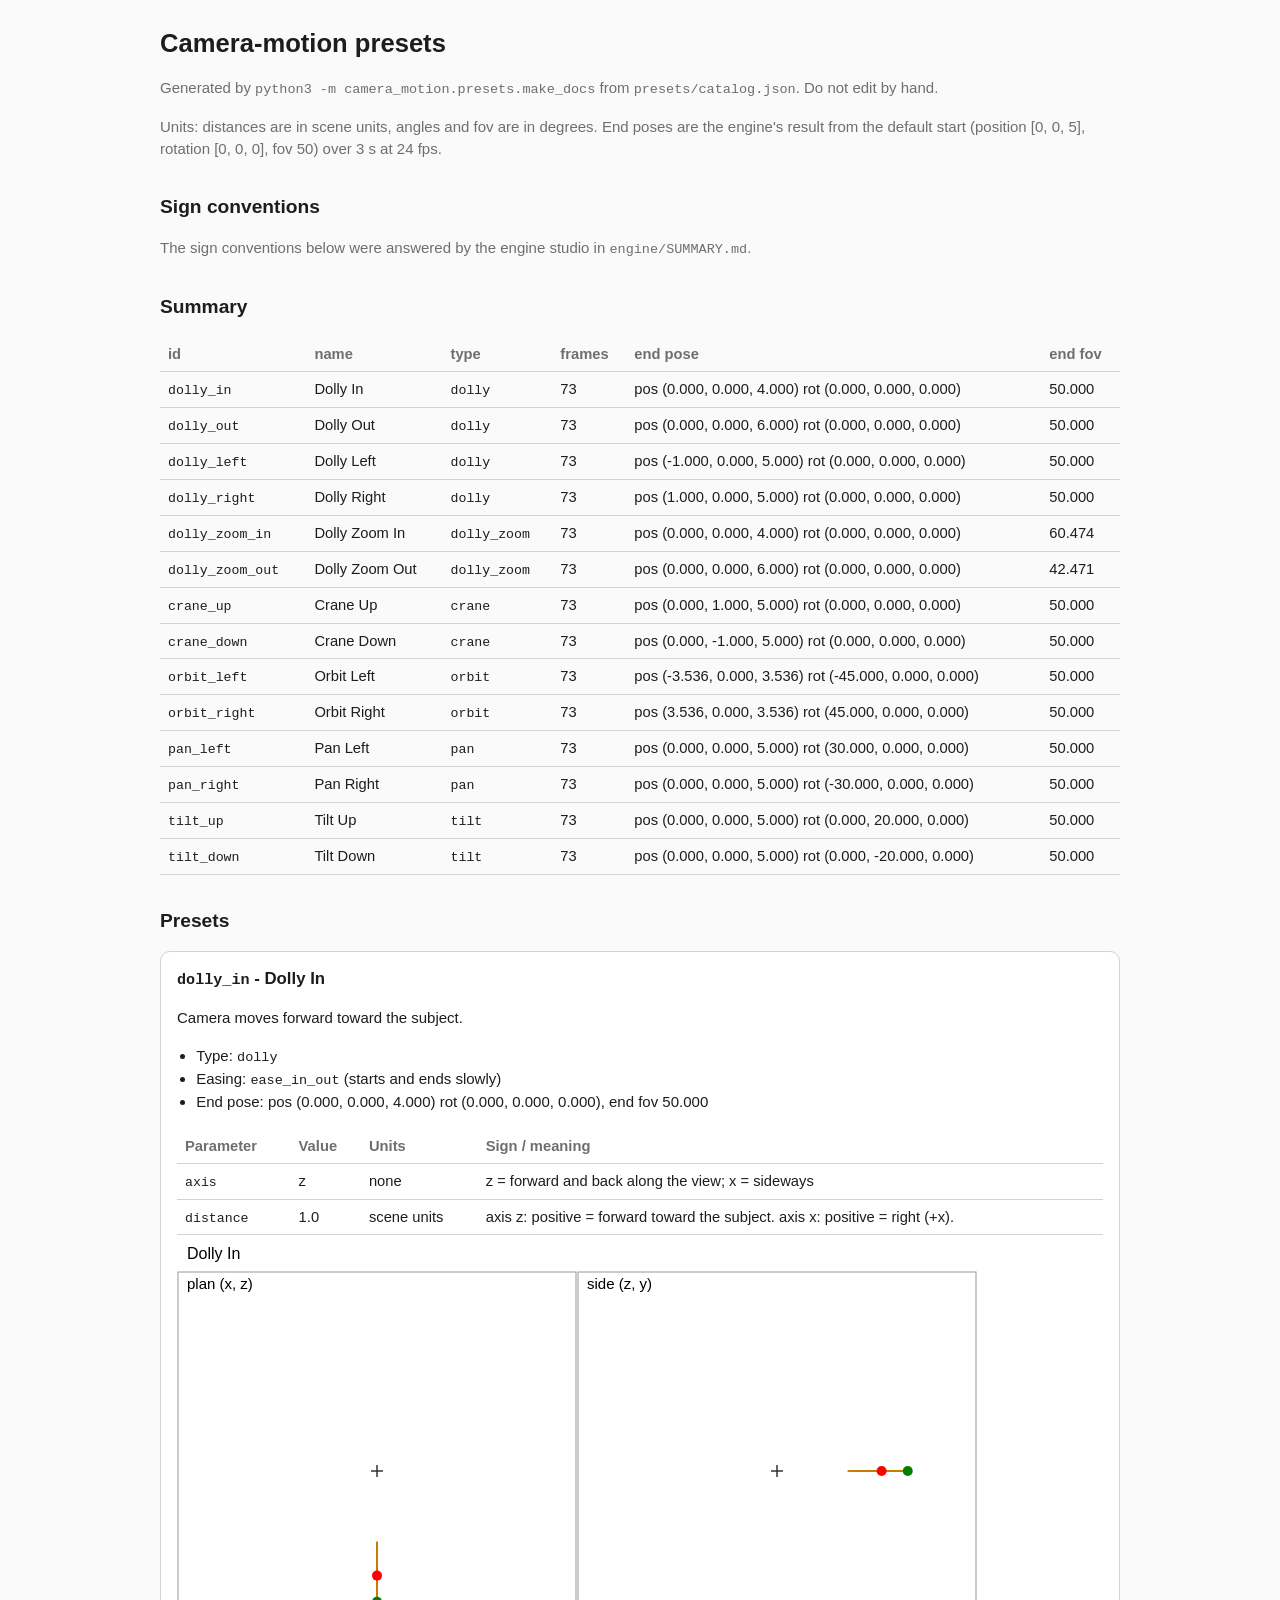
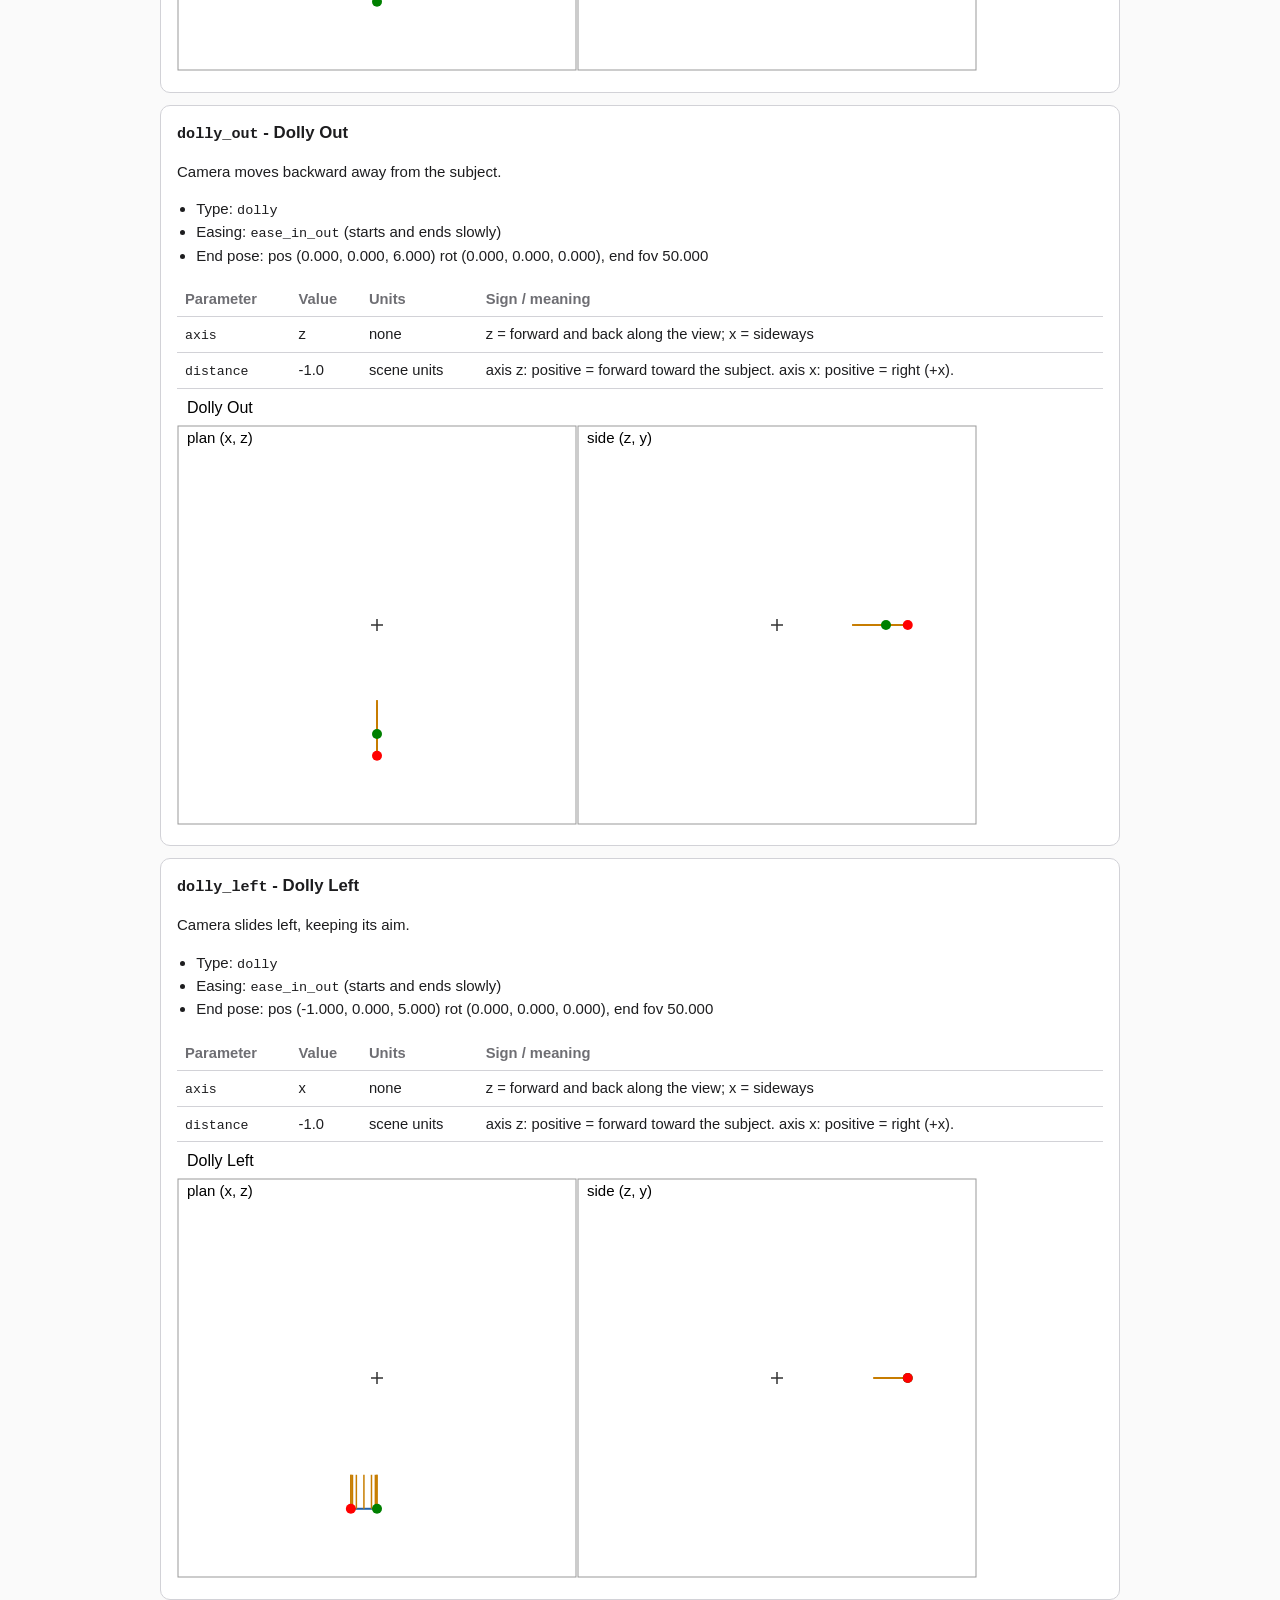
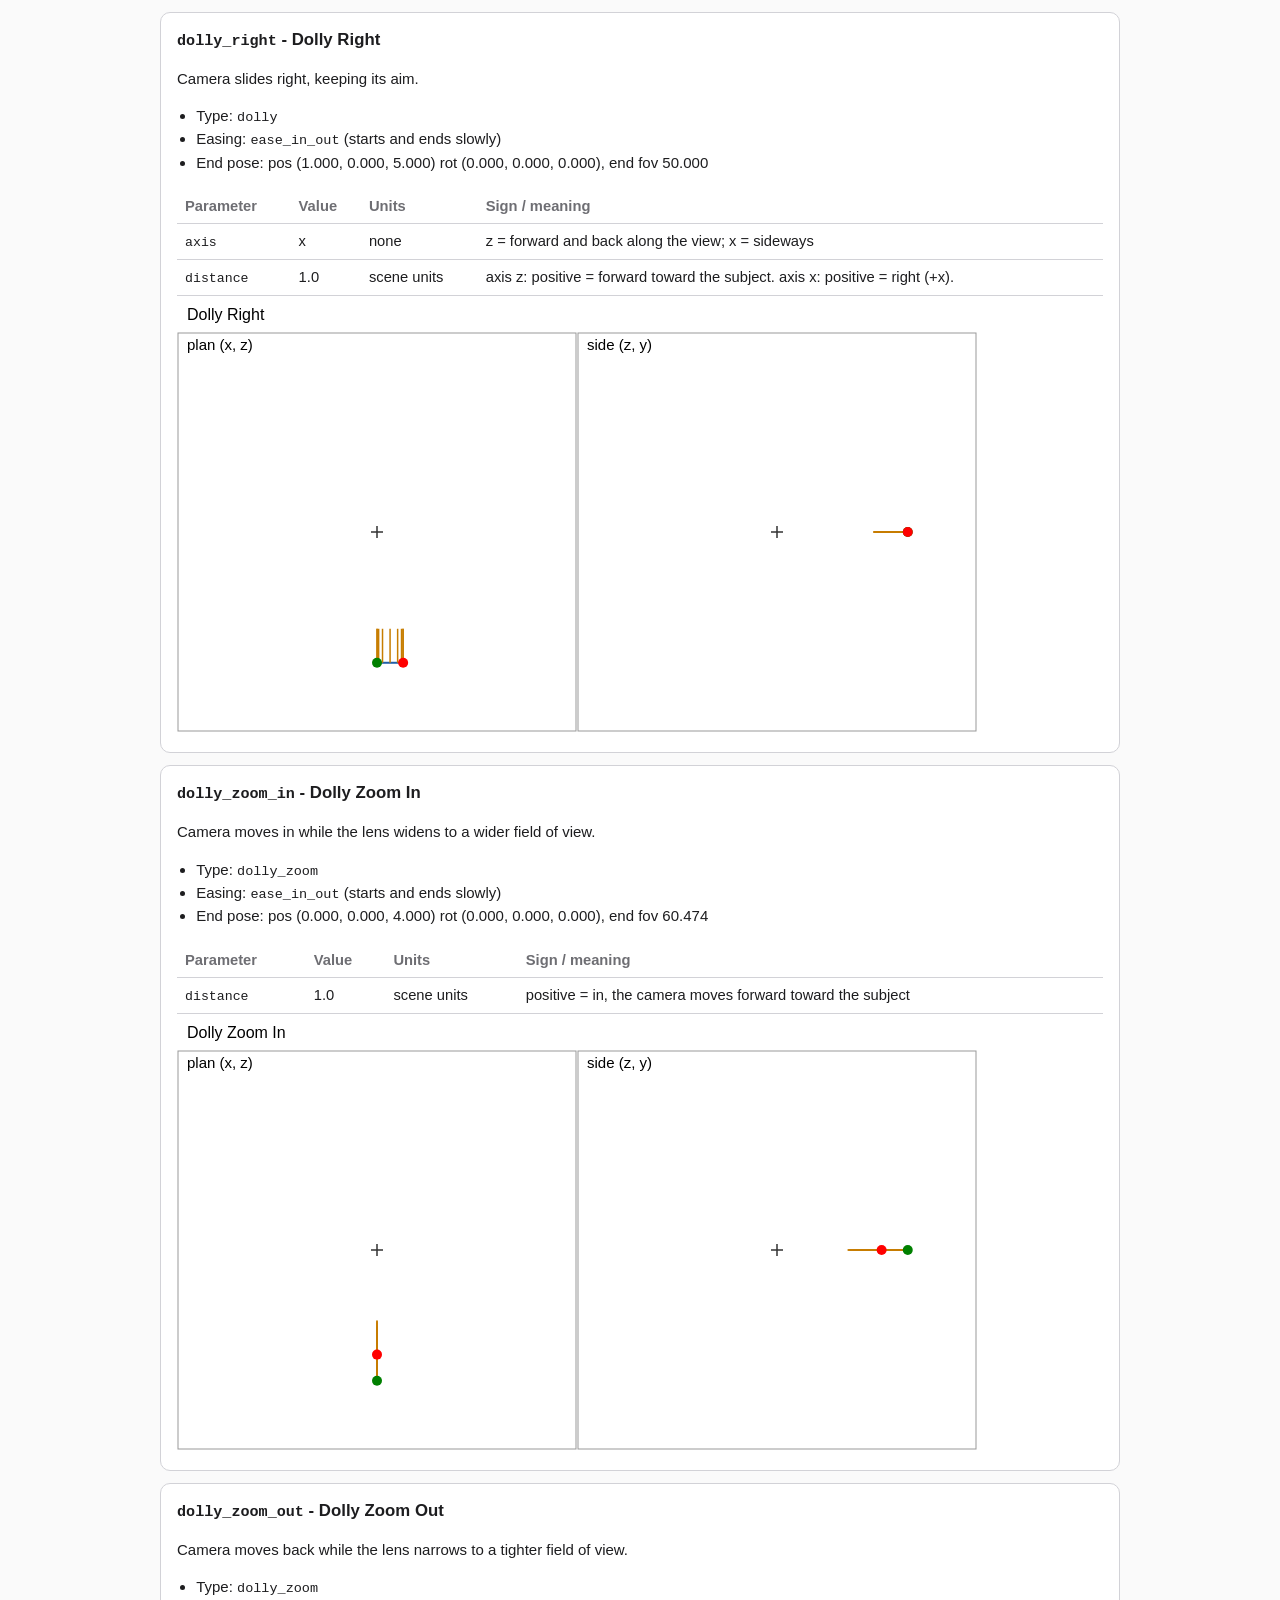
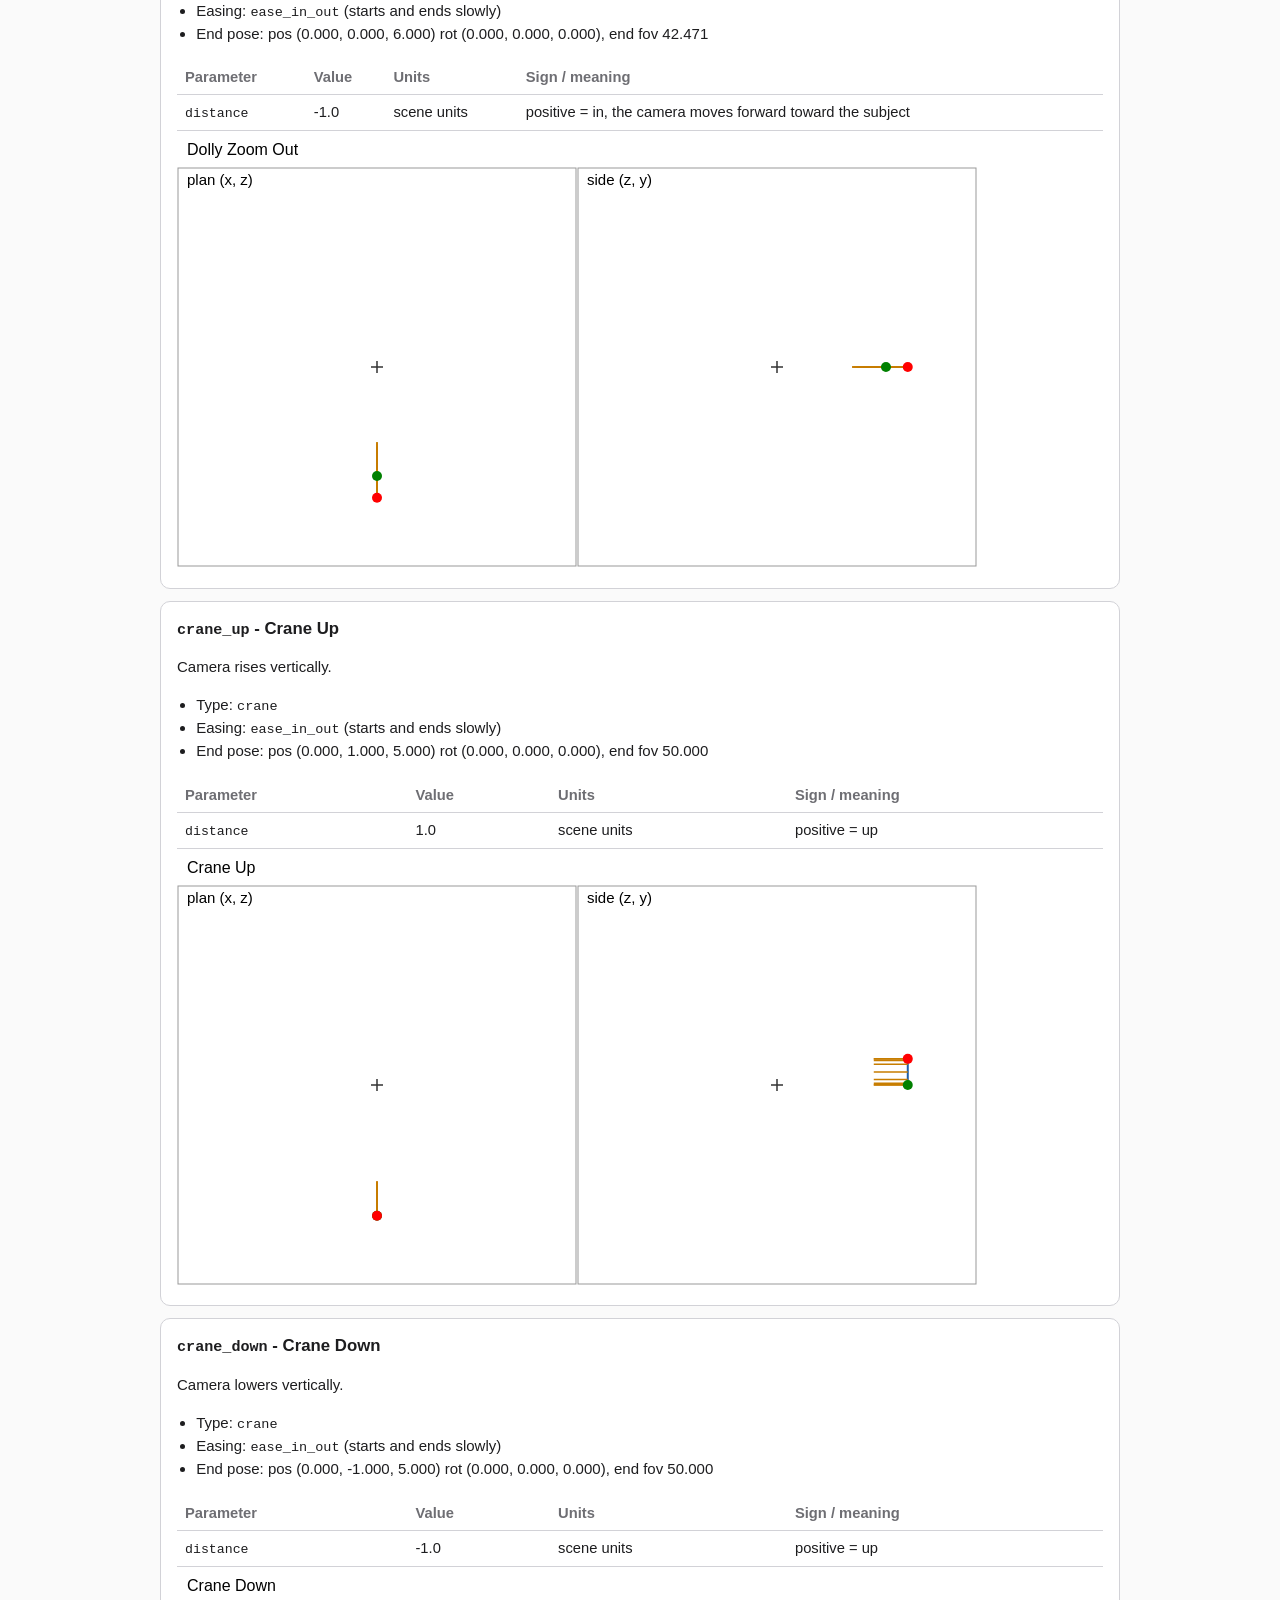
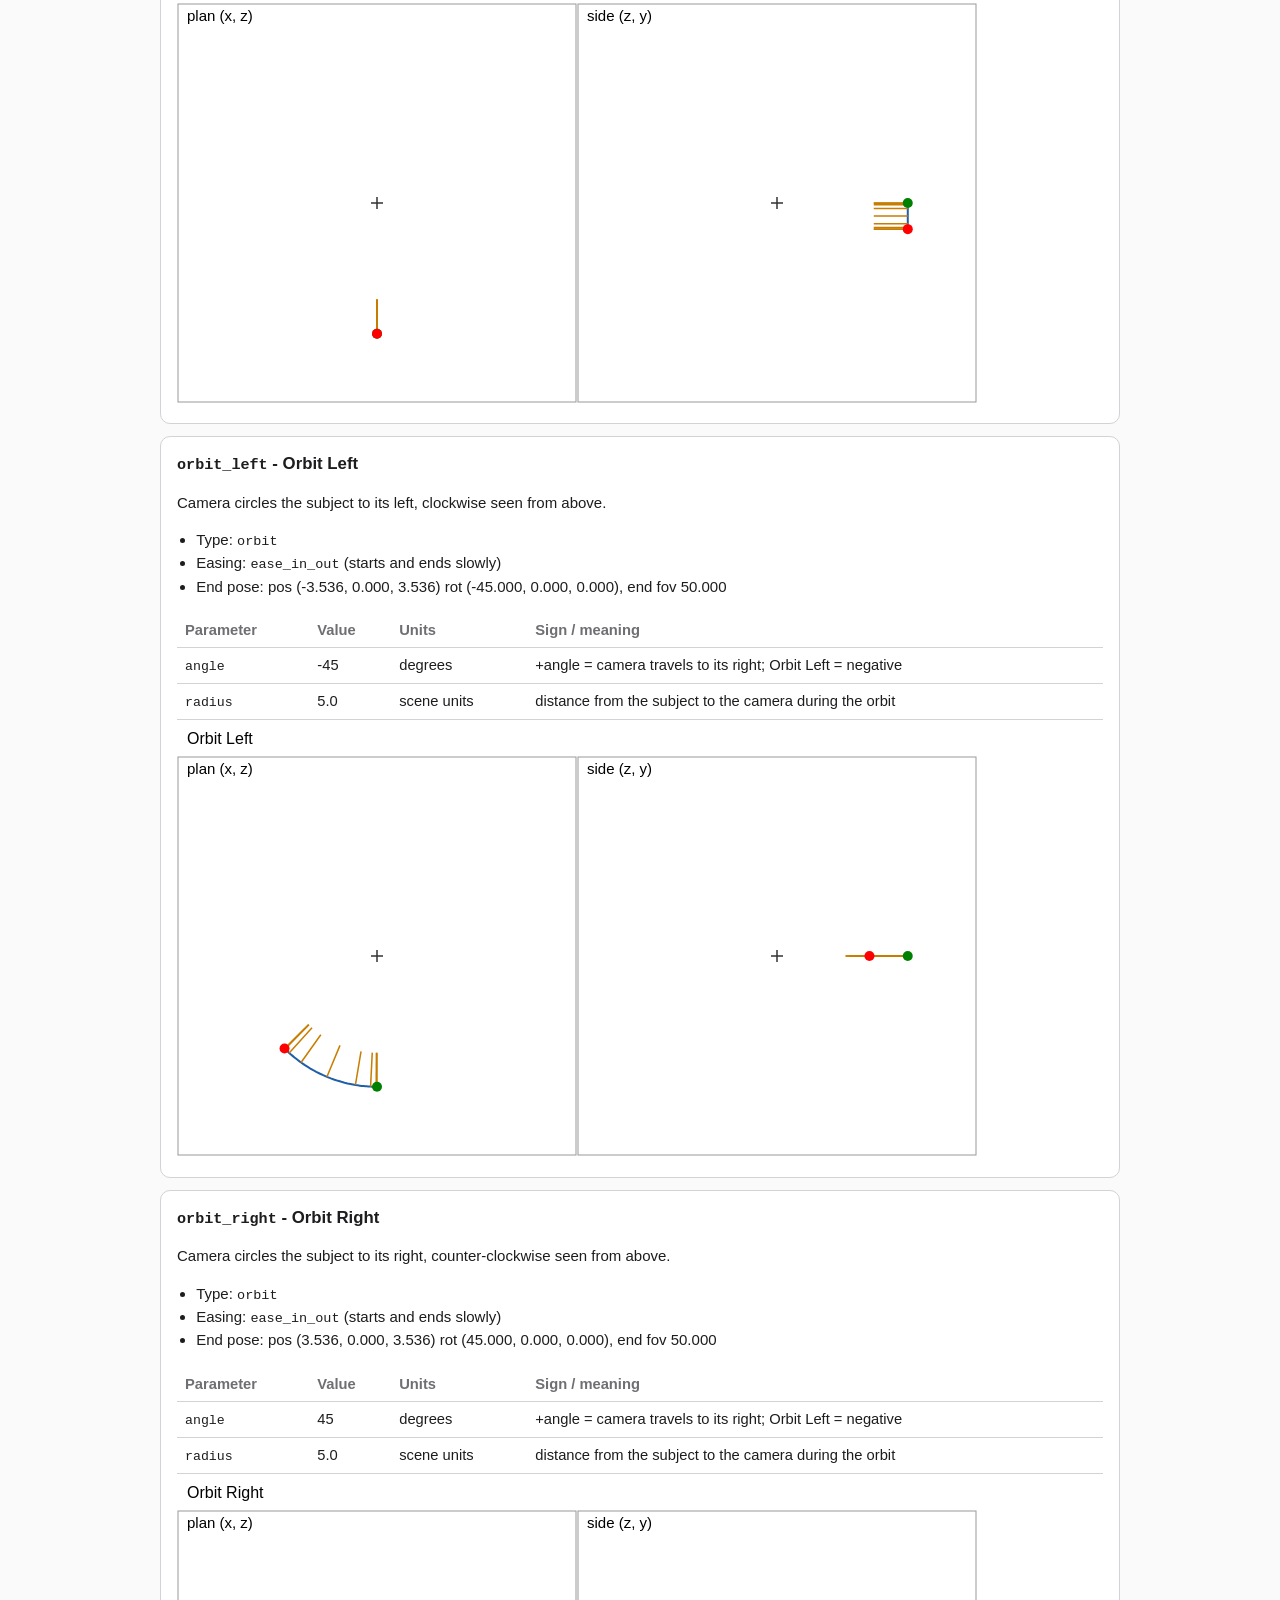
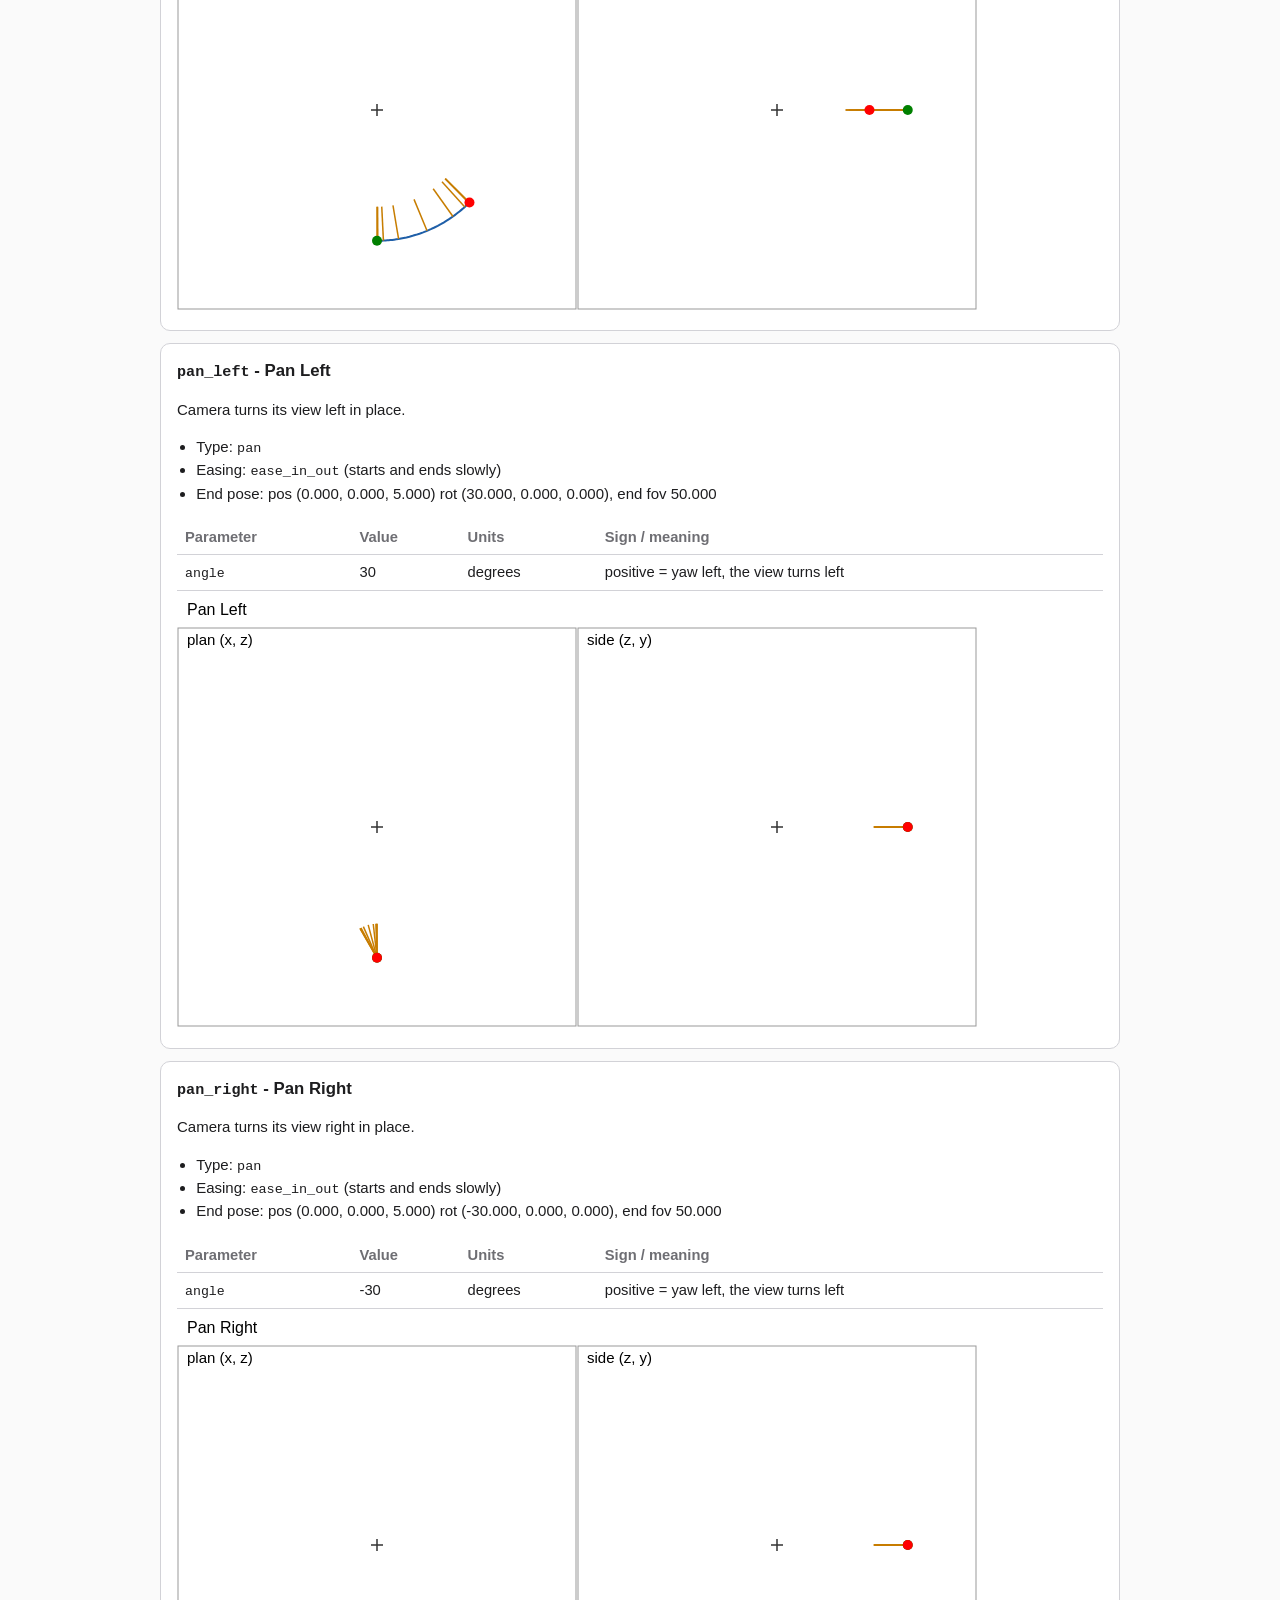
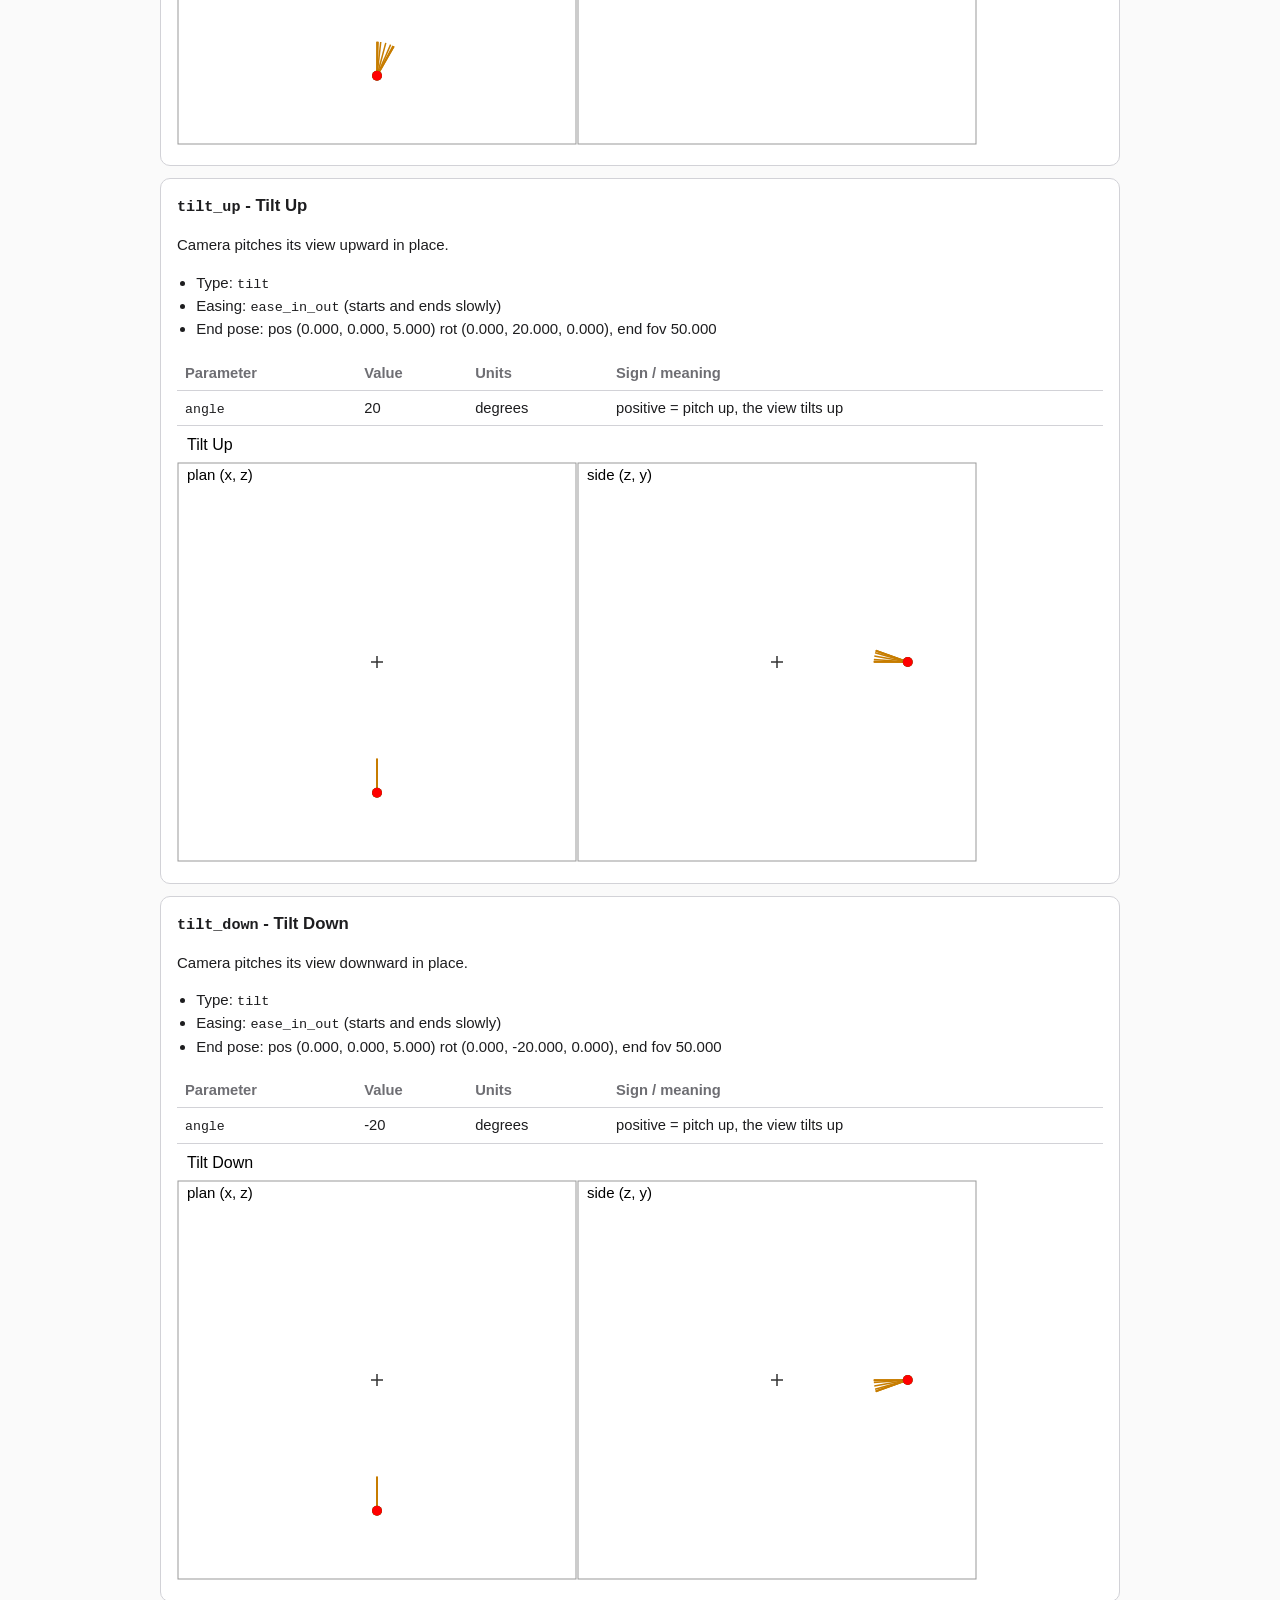
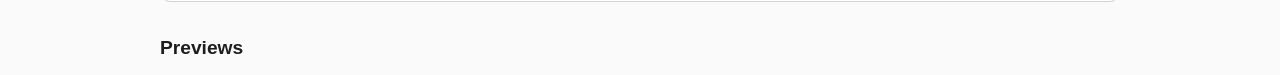
==== commit 0a8872eb: "examples/camera-motion 0.1.2: true dolly zoom, review fixes, macOS CI 0.1.1: dolly zoom keeps the su" ====
--- a/examples/camera-motion/docs/presets.html
+++ b/examples/camera-motion/docs/presets.html
@@ -42,8 +42,8 @@
 <tr><td><code>dolly_out</code></td><td>Dolly Out</td><td><code>dolly</code></td><td>73</td><td>pos (0.000, 0.000, 6.000) rot (0.000, 0.000, 0.000)</td><td>50.000</td></tr>
 <tr><td><code>dolly_left</code></td><td>Dolly Left</td><td><code>dolly</code></td><td>73</td><td>pos (-1.000, 0.000, 5.000) rot (0.000, 0.000, 0.000)</td><td>50.000</td></tr>
 <tr><td><code>dolly_right</code></td><td>Dolly Right</td><td><code>dolly</code></td><td>73</td><td>pos (1.000, 0.000, 5.000) rot (0.000, 0.000, 0.000)</td><td>50.000</td></tr>
-<tr><td><code>dolly_zoom_in</code></td><td>Dolly Zoom In</td><td><code>dolly_zoom</code></td><td>73</td><td>pos (0.000, 0.000, 4.000) rot (0.000, 0.000, 0.000)</td><td>75.000</td></tr>
-<tr><td><code>dolly_zoom_out</code></td><td>Dolly Zoom Out</td><td><code>dolly_zoom</code></td><td>73</td><td>pos (0.000, 0.000, 6.000) rot (0.000, 0.000, 0.000)</td><td>35.000</td></tr>
+<tr><td><code>dolly_zoom_in</code></td><td>Dolly Zoom In</td><td><code>dolly_zoom</code></td><td>73</td><td>pos (0.000, 0.000, 4.000) rot (0.000, 0.000, 0.000)</td><td>60.474</td></tr>
+<tr><td><code>dolly_zoom_out</code></td><td>Dolly Zoom Out</td><td><code>dolly_zoom</code></td><td>73</td><td>pos (0.000, 0.000, 6.000) rot (0.000, 0.000, 0.000)</td><td>42.471</td></tr>
 <tr><td><code>crane_up</code></td><td>Crane Up</td><td><code>crane</code></td><td>73</td><td>pos (0.000, 1.000, 5.000) rot (0.000, 0.000, 0.000)</td><td>50.000</td></tr>
 <tr><td><code>crane_down</code></td><td>Crane Down</td><td><code>crane</code></td><td>73</td><td>pos (0.000, -1.000, 5.000) rot (0.000, 0.000, 0.000)</td><td>50.000</td></tr>
 <tr><td><code>orbit_left</code></td><td>Orbit Left</td><td><code>orbit</code></td><td>73</td><td>pos (-3.536, 0.000, 3.536) rot (-45.000, 0.000, 0.000)</td><td>50.000</td></tr>
@@ -248,12 +248,11 @@
 <ul>
 <li>Type: <code>dolly_zoom</code></li>
 <li>Easing: <code>ease_in_out</code> (starts and ends slowly)</li>
-<li>End pose: pos (0.000, 0.000, 4.000) rot (0.000, 0.000, 0.000), end fov 75.000</li>
+<li>End pose: pos (0.000, 0.000, 4.000) rot (0.000, 0.000, 0.000), end fov 60.474</li>
 </ul>
 <div class="table-wrap"><table>
 <tr><th>Parameter</th><th>Value</th><th>Units</th><th>Sign / meaning</th></tr>
 <tr><td><code>distance</code></td><td>1.0</td><td>scene units</td><td>positive = in, the camera moves forward toward the subject</td></tr>
-<tr><td><code>fov_end</code></td><td>75</td><td>degrees</td><td>lens field of view at the end of the move; larger = wider lens</td></tr>
 </table></div>
 <svg xmlns="http://www.w3.org/2000/svg" width="800" height="436" viewBox="0 0 800 436">
 <text class="title" x="10" y="24" font-family="sans-serif" font-size="16">Dolly Zoom In</text>
@@ -295,12 +294,11 @@
 <ul>
 <li>Type: <code>dolly_zoom</code></li>
 <li>Easing: <code>ease_in_out</code> (starts and ends slowly)</li>
-<li>End pose: pos (0.000, 0.000, 6.000) rot (0.000, 0.000, 0.000), end fov 35.000</li>
+<li>End pose: pos (0.000, 0.000, 6.000) rot (0.000, 0.000, 0.000), end fov 42.471</li>
 </ul>
 <div class="table-wrap"><table>
 <tr><th>Parameter</th><th>Value</th><th>Units</th><th>Sign / meaning</th></tr>
 <tr><td><code>distance</code></td><td>-1.0</td><td>scene units</td><td>positive = in, the camera moves forward toward the subject</td></tr>
-<tr><td><code>fov_end</code></td><td>35</td><td>degrees</td><td>lens field of view at the end of the move; larger = wider lens</td></tr>
 </table></div>
 <svg xmlns="http://www.w3.org/2000/svg" width="800" height="436" viewBox="0 0 800 436">
 <text class="title" x="10" y="24" font-family="sans-serif" font-size="16">Dolly Zoom Out</text>
